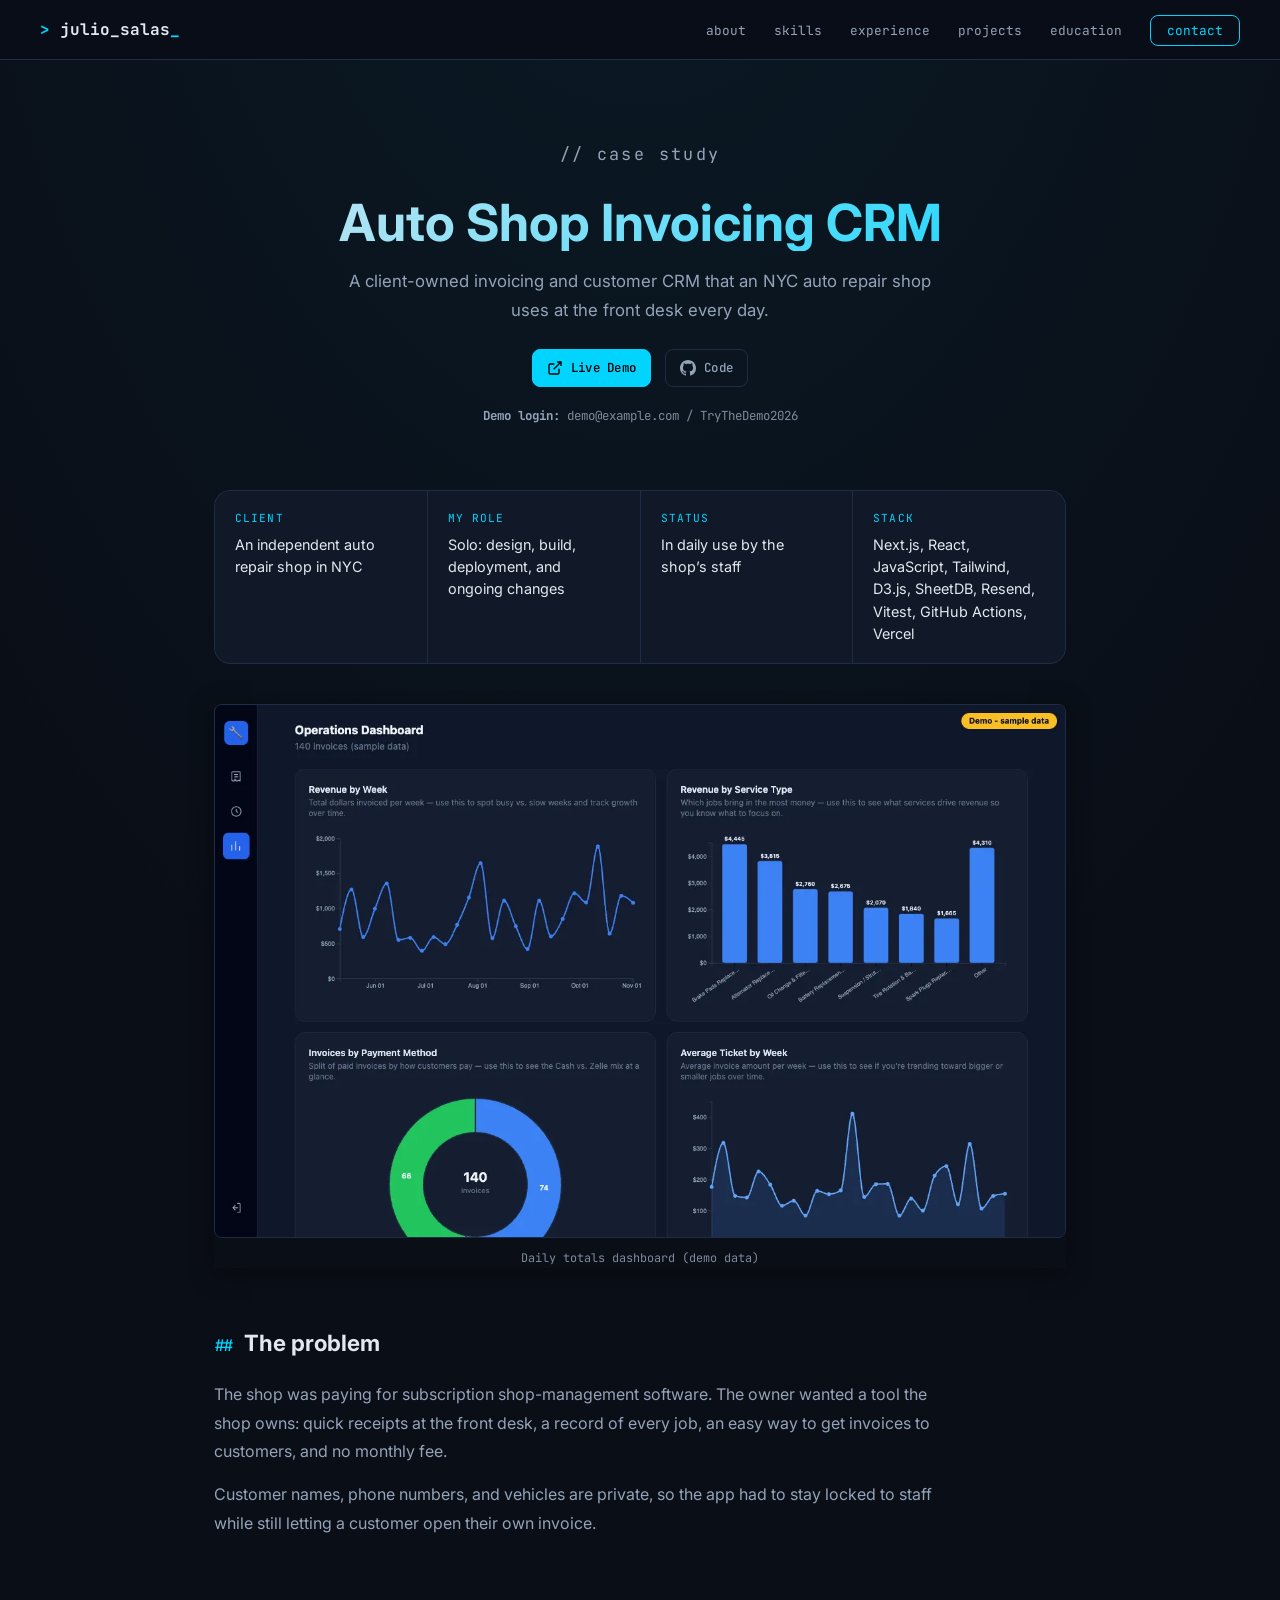
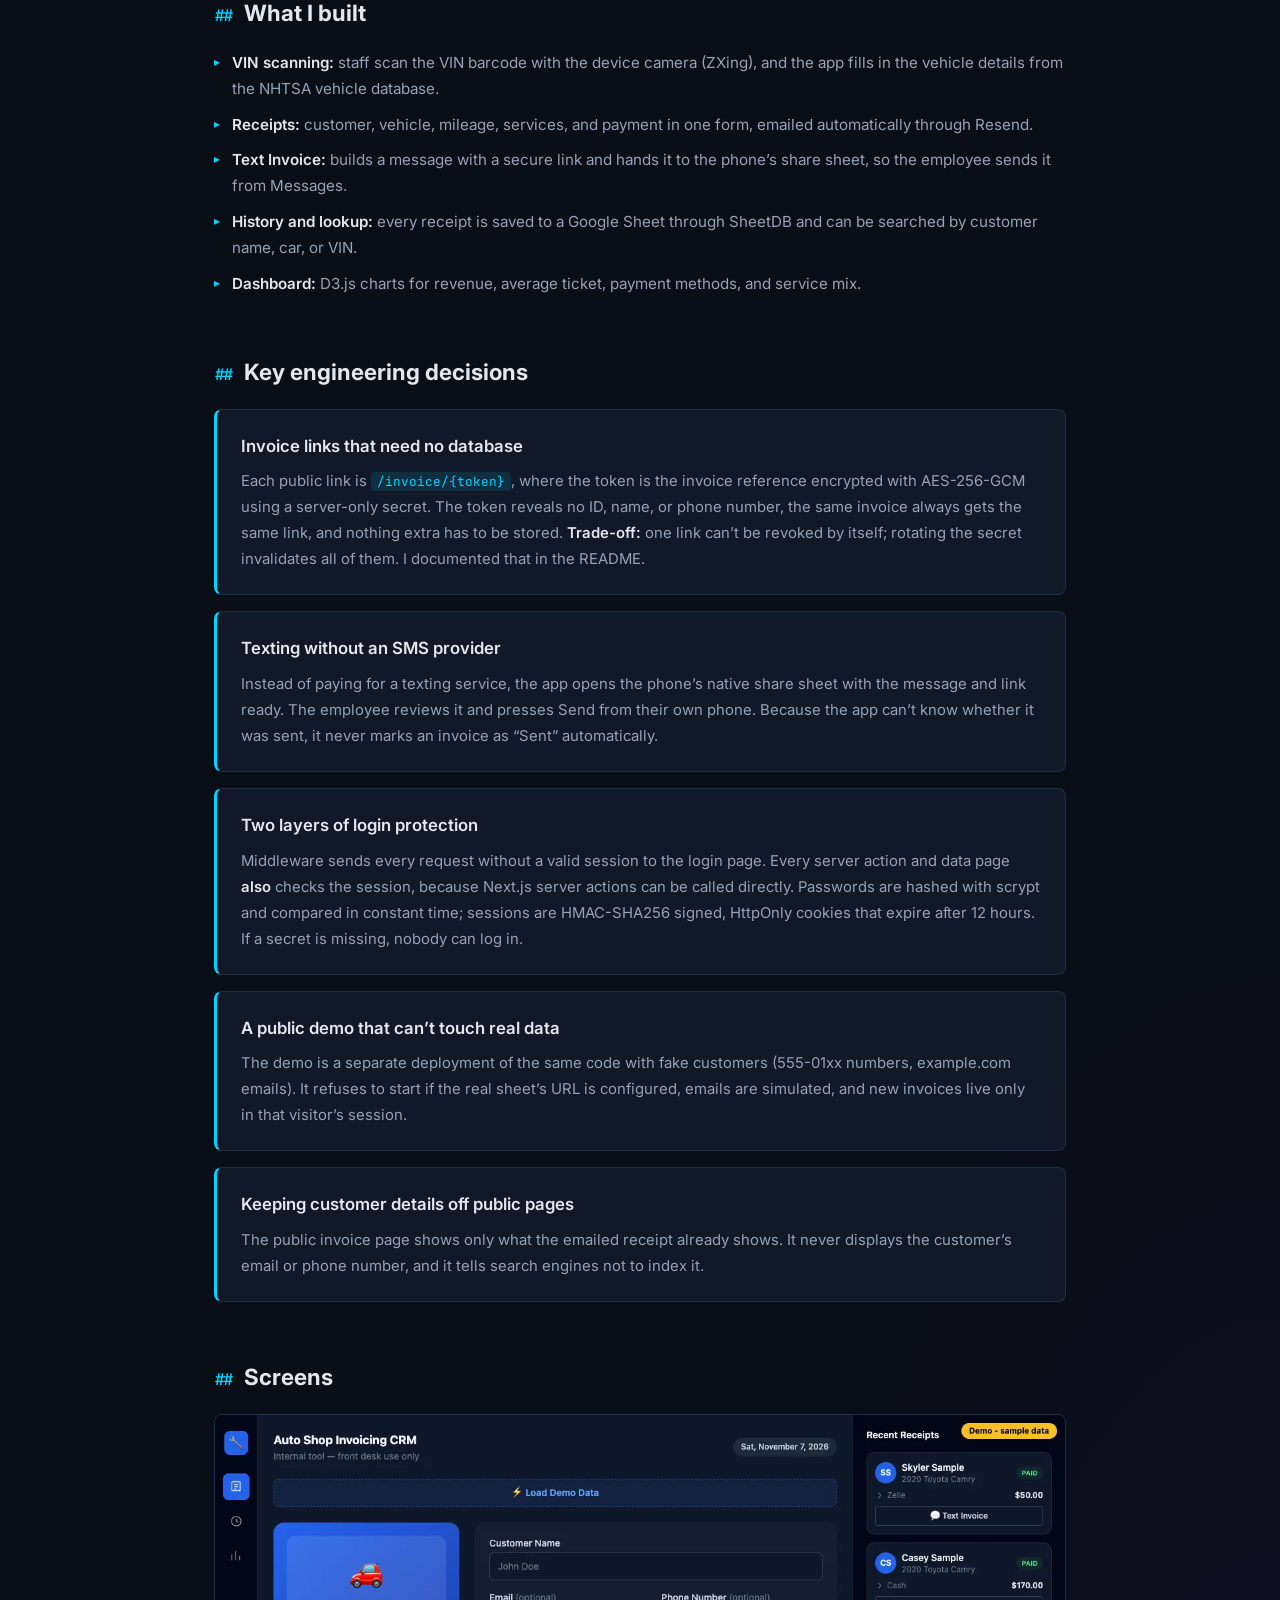
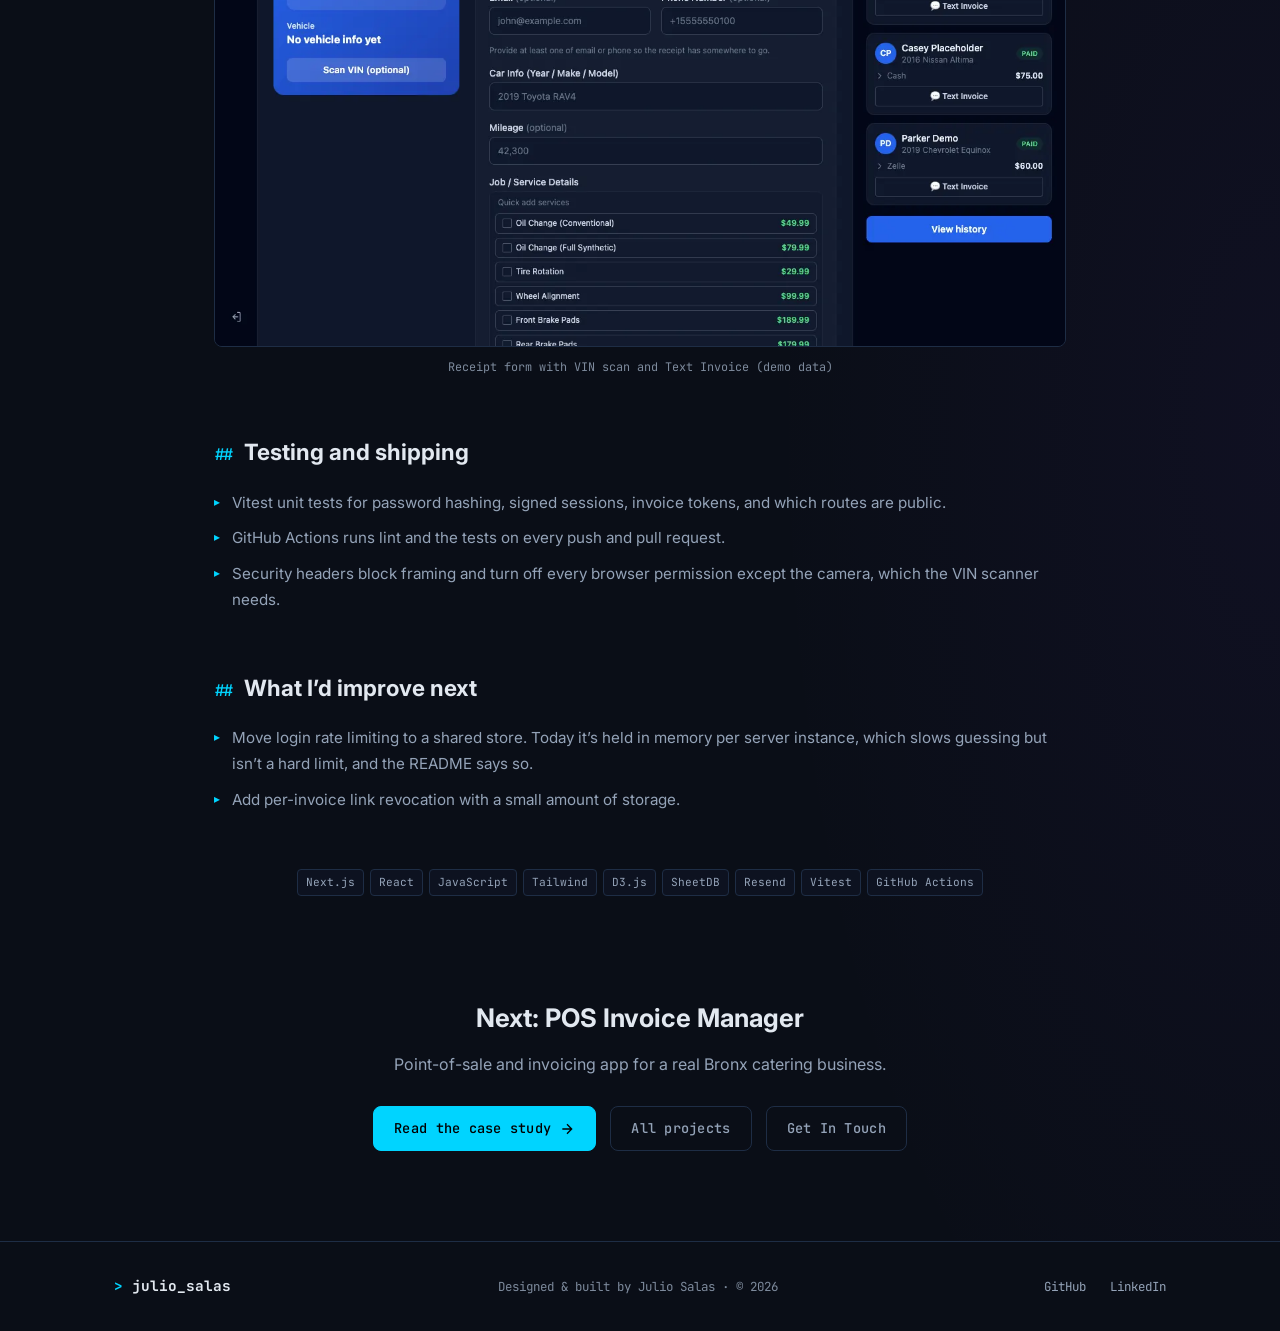
==== case-study-crm.html @ b0210bf9 "Add case studies for the Auto Shop CRM and POS Invoice Manager Co-Authored-By: Claude Opus 5.5 <nore" ====
<!DOCTYPE html>
<html lang="en">
<head>
  <meta charset="UTF-8" />
  <meta name="viewport" content="width=device-width, initial-scale=1.0" />
  <title>Case Study: Auto Shop Invoicing CRM | Julio Salas</title>
  <meta name="description" content="How Julio Salas built a client-owned Next.js invoicing and CRM app for an NYC auto repair shop: VIN scanning, encrypted invoice links, staff login, and a safe public demo." />
  <meta name="author" content="Julio Salas" />
  <meta name="theme-color" content="#0a0e17" />
  <link rel="canonical" href="https://webdesign-multimedia.github.io/Julio-Salas-Portfolio/case-study-crm.html" />
  <link rel="icon" href="data:image/svg+xml,%3Csvg%20xmlns%3D%22http%3A%2F%2Fwww.w3.org%2F2000%2Fsvg%22%20viewBox%3D%220%200%2064%2064%22%3E%3Crect%20width%3D%2264%22%20height%3D%2264%22%20rx%3D%2214%22%20fill%3D%22%230a0e17%22%2F%3E%3Ctext%20x%3D%2212%22%20y%3D%2245%22%20font-family%3D%22monospace%22%20font-size%3D%2238%22%20font-weight%3D%22700%22%20fill%3D%22%2300d4ff%22%3E%26gt%3B_%3C%2Ftext%3E%3C%2Fsvg%3E" />

  <meta property="og:type" content="website" />
  <meta property="og:site_name" content="Julio Salas — Portfolio" />
  <meta property="og:title" content="Case Study: Auto Shop Invoicing CRM | Julio Salas" />
  <meta property="og:description" content="How Julio Salas built a client-owned Next.js invoicing and CRM app for an NYC auto repair shop: VIN scanning, encrypted invoice links, staff login, and a safe public demo." />
  <meta property="og:url" content="https://webdesign-multimedia.github.io/Julio-Salas-Portfolio/case-study-crm.html" />
  <meta property="og:image" content="https://webdesign-multimedia.github.io/Julio-Salas-Portfolio/assets/og-image.jpg" />
  <meta property="og:image:width" content="1200" />
  <meta property="og:image:height" content="630" />
  <meta property="og:image:alt" content="Auto Shop Invoicing CRM dashboard built by Julio Salas" />
  <meta name="twitter:card" content="summary_large_image" />
  <meta name="twitter:title" content="Case Study: Auto Shop Invoicing CRM | Julio Salas" />
  <meta name="twitter:description" content="How Julio Salas built a client-owned Next.js invoicing and CRM app for an NYC auto repair shop: VIN scanning, encrypted invoice links, staff login, and a safe public demo." />
  <meta name="twitter:image" content="https://webdesign-multimedia.github.io/Julio-Salas-Portfolio/assets/og-image.jpg" />

  <link rel="preconnect" href="https://fonts.googleapis.com" />
  <link rel="preconnect" href="https://fonts.gstatic.com" crossorigin />
  <link rel="preload" as="style" href="https://fonts.googleapis.com/css2?family=JetBrains+Mono:wght@400;500;700&amp;family=Inter:wght@400;500;600;700&amp;display=swap" />
  <link rel="stylesheet" href="https://fonts.googleapis.com/css2?family=JetBrains+Mono:wght@400;500;700&amp;family=Inter:wght@400;500;600;700&amp;display=swap" media="print" onload="this.media='all'" />
  <noscript><link rel="stylesheet" href="https://fonts.googleapis.com/css2?family=JetBrains+Mono:wght@400;500;700&amp;family=Inter:wght@400;500;600;700&amp;display=swap" /></noscript>
  <link rel="stylesheet" href="style.css" />
</head>
<body>

  <a class="skip-link" href="#main">Skip to content</a>

  <header>
    <nav id="navbar" aria-label="Main" class="scrolled scrolled-fixed">
      <a href="index.html" class="nav-logo" aria-label="Julio Salas, home">
        <span class="prompt-char" aria-hidden="true">&gt;</span> julio_salas<span class="cursor-blink" aria-hidden="true">_</span>
      </a>
      <button class="burger" id="burger" aria-label="Open menu" aria-expanded="false" aria-controls="nav-links">
        <span></span><span></span><span></span>
      </button>
      <ul class="nav-links" id="nav-links">
        <li><a href="index.html#about">about</a></li>
        <li><a href="index.html#skills">skills</a></li>
        <li><a href="index.html#experience">experience</a></li>
        <li><a href="projects.html">projects</a></li>
        <li><a href="index.html#education">education</a></li>
        <li><a href="index.html#contact" class="nav-cta">contact</a></li>
      </ul>
    </nav>
  </header>

  <main id="main">
    <div class="page-hero">
      <div class="container">
        <p class="page-hero-label">// case study</p>
        <h1>Auto Shop Invoicing CRM</h1>
        <p>A client-owned invoicing and customer CRM that an NYC auto repair shop uses at the front desk every day.</p>
        <div class="cta-btns">
          <a href="https://auto-shop-crm-demo.vercel.app" target="_blank" rel="noopener noreferrer" class="btn btn-primary btn-sm"><svg viewBox="0 0 24 24" fill="none" stroke="currentColor" stroke-width="2" aria-hidden="true" focusable="false"><path d="M18 13v6a2 2 0 0 1-2 2H5a2 2 0 0 1-2-2V8a2 2 0 0 1 2-2h6"/><polyline points="15 3 21 3 21 9"/><line x1="10" y1="14" x2="21" y2="3"/></svg> Live Demo<span class="visually-hidden"> (opens in a new tab)</span></a>
          <a href="https://github.com/WebDesign-MultiMedia/Auto-Shop-Invoicing-CRM" target="_blank" rel="noopener noreferrer" class="btn btn-outline btn-sm"><svg viewBox="0 0 24 24" fill="currentColor" aria-hidden="true" focusable="false"><path d="M12 0C5.37 0 0 5.37 0 12c0 5.31 3.435 9.795 8.205 11.385.6.105.825-.255.825-.57 0-.285-.015-1.23-.015-2.235-3.015.555-3.795-.735-4.035-1.41-.135-.345-.72-1.41-1.23-1.695-.42-.225-1.02-.78-.015-.795.945-.015 1.62.87 1.845 1.23 1.08 1.815 2.805 1.305 3.495.99.105-.78.42-1.305.765-1.605-2.67-.3-5.46-1.335-5.46-5.925 0-1.305.465-2.385 1.23-3.225-.12-.3-.54-1.53.12-3.18 0 0 1.005-.315 3.3 1.23.96-.27 1.98-.405 3-.405s2.04.135 3 .405c2.295-1.56 3.3-1.23 3.3-1.23.66 1.65.24 2.88.12 3.18.765.84 1.23 1.905 1.23 3.225 0 4.605-2.805 5.625-5.475 5.925.435.375.81 1.095.81 2.22 0 1.605-.015 2.895-.015 3.3 0 .315.225.69.825.57A12.02 12.02 0 0 0 24 12c0-6.63-5.37-12-12-12z"/></svg> Code<span class="visually-hidden"> (opens in a new tab)</span></a>
        </div>
        <p class="cs-demo-note"><strong>Demo login:</strong> demo@example.com / TryTheDemo2026</p>
      </div>
    </div>

    <div class="cs-page">
      <div class="container cs-container">
        <dl class="cs-facts">
          <div><dt>Client</dt><dd>An independent auto repair shop in NYC</dd></div>
          <div><dt>My role</dt><dd>Solo: design, build, deployment, and ongoing changes</dd></div>
          <div><dt>Status</dt><dd>In daily use by the shop’s staff</dd></div>
          <div><dt>Stack</dt><dd>Next.js, React, JavaScript, Tailwind, D3.js, SheetDB, Resend, Vitest, GitHub Actions, Vercel</dd></div>
        </dl>

        <figure class="cs-shot cs-shot-lead">
          <img src="assets/screenshots/crm-dashboard-desktop.webp" width="1280" height="800" alt="Dashboard with D3.js charts of weekly revenue and revenue by service type, on sample data" fetchpriority="high" decoding="async" />
          <figcaption>Daily totals dashboard (demo data)</figcaption>
        </figure>

        <section class="cs-section" aria-labelledby="cs-problem">
          <h2 class="cs-h2" id="cs-problem">The problem</h2>
          <p>The shop was paying for subscription shop-management software. The owner wanted a tool the shop owns: quick receipts at the front desk, a record of every job, an easy way to get invoices to customers, and no monthly fee.</p>
          <p>Customer names, phone numbers, and vehicles are private, so the app had to stay locked to staff while still letting a customer open their own invoice.</p>
        </section>

        <section class="cs-section" aria-labelledby="cs-built">
          <h2 class="cs-h2" id="cs-built">What I built</h2>
          <ul class="fcard-points">
            <li><strong>VIN scanning:</strong> staff scan the VIN barcode with the device camera (ZXing), and the app fills in the vehicle details from the NHTSA vehicle database.</li>
            <li><strong>Receipts:</strong> customer, vehicle, mileage, services, and payment in one form, emailed automatically through Resend.</li>
            <li><strong>Text Invoice:</strong> builds a message with a secure link and hands it to the phone’s share sheet, so the employee sends it from Messages.</li>
            <li><strong>History and lookup:</strong> every receipt is saved to a Google Sheet through SheetDB and can be searched by customer name, car, or VIN.</li>
            <li><strong>Dashboard:</strong> D3.js charts for revenue, average ticket, payment methods, and service mix.</li>
          </ul>
        </section>

        <section class="cs-section" aria-labelledby="cs-decisions">
          <h2 class="cs-h2" id="cs-decisions">Key engineering decisions</h2>
          <div class="cs-decisions">
            <article class="cs-decision"><h3>Invoice links that need no database</h3><p>Each public link is <code>/invoice/{token}</code>, where the token is the invoice reference encrypted with AES-256-GCM using a server-only secret. The token reveals no ID, name, or phone number, the same invoice always gets the same link, and nothing extra has to be stored. <em>Trade-off:</em> one link can’t be revoked by itself; rotating the secret invalidates all of them. I documented that in the README.</p></article>
            <article class="cs-decision"><h3>Texting without an SMS provider</h3><p>Instead of paying for a texting service, the app opens the phone’s native share sheet with the message and link ready. The employee reviews it and presses Send from their own phone. Because the app can’t know whether it was sent, it never marks an invoice as “Sent” automatically.</p></article>
            <article class="cs-decision"><h3>Two layers of login protection</h3><p>Middleware sends every request without a valid session to the login page. Every server action and data page <em>also</em> checks the session, because Next.js server actions can be called directly. Passwords are hashed with scrypt and compared in constant time; sessions are HMAC-SHA256 signed, HttpOnly cookies that expire after 12 hours. If a secret is missing, nobody can log in.</p></article>
            <article class="cs-decision"><h3>A public demo that can’t touch real data</h3><p>The demo is a separate deployment of the same code with fake customers (555-01xx numbers, example.com emails). It refuses to start if the real sheet’s URL is configured, emails are simulated, and new invoices live only in that visitor’s session.</p></article>
            <article class="cs-decision"><h3>Keeping customer details off public pages</h3><p>The public invoice page shows only what the emailed receipt already shows. It never displays the customer’s email or phone number, and it tells search engines not to index it.</p></article>
          </div>
        </section>

        <section class="cs-section" aria-labelledby="cs-shots">
          <h2 class="cs-h2" id="cs-shots">Screens</h2>
          <div class="cs-gallery">
            <figure class="cs-shot"><img src="assets/screenshots/crm-invoice-desktop.webp" width="1280" height="800" alt="Receipt form with a Scan VIN button, quick-add services with prices, and a Recent Receipts panel with Text Invoice buttons, on sample data" loading="lazy" decoding="async" /><figcaption>Receipt form with VIN scan and Text Invoice (demo data)</figcaption></figure>
          </div>
        </section>

        <section class="cs-section" aria-labelledby="cs-testing">
          <h2 class="cs-h2" id="cs-testing">Testing and shipping</h2>
          <ul class="fcard-points">
            <li>Vitest unit tests for password hashing, signed sessions, invoice tokens, and which routes are public.</li>
            <li>GitHub Actions runs lint and the tests on every push and pull request.</li>
            <li>Security headers block framing and turn off every browser permission except the camera, which the VIN scanner needs.</li>
          </ul>
        </section>

        <section class="cs-section" aria-labelledby="cs-next">
          <h2 class="cs-h2" id="cs-next">What I’d improve next</h2>
          <ul class="fcard-points">
            <li>Move login rate limiting to a shared store. Today it’s held in memory per server instance, which slows guessing but isn’t a hard limit, and the README says so.</li>
            <li>Add per-invoice link revocation with a small amount of storage.</li>
          </ul>
        </section>

        <ul class="tech-tags cs-tags" aria-label="Tech stack">
          <li>Next.js</li><li>React</li><li>JavaScript</li><li>Tailwind</li><li>D3.js</li><li>SheetDB</li><li>Resend</li><li>Vitest</li><li>GitHub Actions</li>
        </ul>
      </div>
    </div>

    <section class="page-cta" aria-labelledby="cta-title">
      <h2 id="cta-title">Next: POS Invoice Manager</h2>
      <p>Point-of-sale and invoicing app for a real Bronx catering business.</p>
      <div class="cta-btns">
        <a href="case-study-pos.html" class="btn btn-primary">Read the case study <svg viewBox="0 0 24 24" fill="none" stroke="currentColor" stroke-width="2" aria-hidden="true" focusable="false"><path d="M5 12h14M12 5l7 7-7 7"/></svg></a>
        <a href="projects.html" class="btn btn-outline">All projects</a>
        <a href="index.html#contact" class="btn btn-outline">Get In Touch</a>
      </div>
    </section>
  </main>

  <footer class="footer">
    <div class="container">
      <div class="footer-content">
        <p class="footer-logo"><span class="prompt-char" aria-hidden="true">&gt;</span> julio_salas</p>
        <p class="footer-copy">Designed &amp; built by Julio Salas · &copy; <span data-year>2026</span></p>
        <div class="footer-links">
          <a href="https://github.com/WebDesign-MultiMedia" target="_blank" rel="noopener noreferrer">GitHub<span class="visually-hidden"> (opens in a new tab)</span></a>
          <a href="https://www.linkedin.com/in/julio-salas-webdeveloper/" target="_blank" rel="noopener noreferrer">LinkedIn<span class="visually-hidden"> (opens in a new tab)</span></a>
        </div>
      </div>
    </div>
  </footer>

  <script src="script.js" defer></script>
</body>
</html>
---- style.css ----
/* ===========================
   ROOT / TOKENS
   =========================== */
:root {
  --bg-primary:    #0a0e17;
  --bg-secondary:  #0d1220;
  --bg-card:       #111827;
  --bg-card-hover: #161f30;
  --border:        #1e2d45;
  --border-glow:   #1e3a5f;

  --accent:        #00d4ff;
  --accent-dim:    rgba(0, 212, 255, 0.12);
  --accent-2:      #7c3aed;
  --accent-2-dim:  rgba(124, 58, 237, 0.12);
  --green:         #22c55e;
  --green-dim:     rgba(34, 197, 94, 0.12);
  --yellow:        #f59e0b;
  --red:           #ef4444;
  --orange:        #fb923c;

  --text-primary:  #e2e8f0;
  --text-secondary:#94a3b8;
  --text-muted:    #7d8a9c; /* was #4b5563 — raised to pass WCAG AA (≥4.5:1) on cards */
  --text-accent:   #00d4ff;

  --font-mono: 'JetBrains Mono', 'Fira Code', 'Cascadia Code', monospace;
  --font-sans: 'Inter', -apple-system, BlinkMacSystemFont, 'Segoe UI', sans-serif;

  --radius:   8px;
  --radius-lg: 16px;
  --shadow:   0 4px 24px rgba(0,0,0,0.4);
  --shadow-glow: 0 0 30px rgba(0, 212, 255, 0.08);
  --transition: 0.25s cubic-bezier(0.4, 0, 0.2, 1);
}

/* ===========================
   3D PROCEDURAL BACKGROUND
   =========================== */
#bg-canvas {
  position: fixed;
  inset: 0;
  z-index: -1;
  pointer-events: none;
  display: block;
}

/* ===========================
   RESET & BASE
   =========================== */
*, *::before, *::after { box-sizing: border-box; margin: 0; padding: 0; }
html { scroll-behavior: smooth; scroll-padding-top: 80px; }
body {
  background:
    radial-gradient(ellipse 120% 60% at 50% -10%, rgba(0,212,255,0.07) 0%, transparent 60%),
    radial-gradient(ellipse 80% 50% at 100% 80%, rgba(124,58,237,0.05) 0%, transparent 50%),
    var(--bg-primary);
  background-repeat: no-repeat;
  color: var(--text-primary);
  font-family: var(--font-sans);
  font-size: 16px;
  line-height: 1.7;
  overflow-x: hidden;
}
a { color: inherit; text-decoration: none; }
ul { list-style: none; }
img { display: block; max-width: 100%; height: auto; }
button { cursor: pointer; border: none; background: none; font: inherit; color: inherit; }

:focus-visible {
  outline: 2px solid var(--accent);
  outline-offset: 3px;
  border-radius: 4px;
}

@media (prefers-reduced-motion: reduce) {
  html { scroll-behavior: auto; }
  *, *::before, *::after { animation-duration: 0.01ms !important; animation-iteration-count: 1 !important; transition-duration: 0.01ms !important; }
}

/* ===========================
   SCROLLBAR
   =========================== */
::-webkit-scrollbar { width: 6px; }
::-webkit-scrollbar-track { background: var(--bg-primary); }
::-webkit-scrollbar-thumb { background: var(--border); border-radius: 3px; }
::-webkit-scrollbar-thumb:hover { background: var(--accent); }

/* ===========================
   UTILITY
   =========================== */
.container { max-width: 1100px; margin: 0 auto; padding: 0 24px; }
.hidden { display: none !important; }
.highlight { color: var(--accent); font-weight: 500; }
.visually-hidden {
  position: absolute !important;
  width: 1px; height: 1px;
  overflow: hidden;
  clip: rect(0 0 0 0);
  white-space: nowrap;
}

.skip-link {
  position: absolute;
  left: 16px; top: -60px;
  z-index: 200;
  background: var(--accent);
  color: #000;
  font-family: var(--font-mono);
  font-size: 0.85rem;
  font-weight: 600;
  padding: 10px 16px;
  border-radius: var(--radius);
  transition: top var(--transition);
}
.skip-link:focus { top: 12px; }

.btn {
  display: inline-flex;
  align-items: center;
  justify-content: center;
  gap: 8px;
  padding: 10px 20px;
  border-radius: var(--radius);
  font-family: var(--font-mono);
  font-size: 0.85rem;
  font-weight: 500;
  letter-spacing: 0.02em;
  transition: var(--transition);
  border: 1px solid transparent;
  min-height: 44px;
}
.btn svg { width: 16px; height: 16px; flex-shrink: 0; }
.btn-primary {
  background: var(--accent);
  color: #000;
  border-color: var(--accent);
}
.btn-primary:hover {
  background: #33ddff;
  transform: translateY(-2px);
  box-shadow: 0 8px 20px rgba(0, 212, 255, 0.25);
}
.btn-outline {
  border-color: var(--border);
  color: var(--text-secondary);
}
.btn-outline:hover {
  border-color: var(--accent);
  color: var(--accent);
  transform: translateY(-2px);
}
.btn-sm { padding: 7px 14px; font-size: 0.78rem; min-height: 38px; }
.btn-full { width: 100%; }

.prompt-char { color: var(--accent); font-family: var(--font-mono); }
.cursor-blink {
  animation: blink 1s step-end infinite;
  color: var(--accent);
  font-family: var(--font-mono);
}
@keyframes blink { 0%,100% { opacity: 1; } 50% { opacity: 0; } }

/* ===========================
   NAVBAR
   =========================== */
#navbar {
  position: fixed;
  top: 0; left: 0; right: 0;
  z-index: 100;
  display: flex;
  align-items: center;
  justify-content: space-between;
  padding: 16px 40px;
  border-bottom: 1px solid transparent;
  transition: var(--transition);
}
#navbar.scrolled {
  background: rgba(10, 14, 23, 0.92);
  backdrop-filter: blur(12px);
  border-color: var(--border);
}
.nav-logo {
  font-family: var(--font-mono);
  font-size: 1rem;
  font-weight: 700;
  color: var(--text-primary);
}
.nav-links {
  display: flex;
  gap: 28px;
  align-items: center;
}
.nav-links a {
  font-family: var(--font-mono);
  font-size: 0.8rem;
  color: var(--text-secondary);
  transition: var(--transition);
  position: relative;
}
.nav-links a::after {
  content: '';
  position: absolute;
  bottom: -2px; left: 0;
  width: 0; height: 1px;
  background: var(--accent);
  transition: width var(--transition);
}
.nav-links a:hover,
.nav-links a.active,
.nav-links a[aria-current="page"] { color: var(--accent); }
.nav-links a:hover::after,
.nav-links a.active::after,
.nav-links a[aria-current="page"]::after { width: 100%; }
.nav-cta {
  border: 1px solid var(--accent) !important;
  color: var(--accent) !important;
  padding: 6px 16px;
  border-radius: var(--radius);
}
.nav-cta:hover { background: var(--accent-dim) !important; }
.nav-cta::after { display: none !important; }

.burger {
  display: none;
  flex-direction: column;
  justify-content: center;
  gap: 5px;
  width: 44px; height: 44px;
  padding: 10px;
}
.burger span {
  display: block;
  width: 22px; height: 2px;
  background: var(--text-secondary);
  border-radius: 2px;
  transition: var(--transition);
}

/* ===========================
   HERO
   =========================== */
#hero {
  min-height: 100vh;
  display: flex;
  align-items: center;
  justify-content: center;
  position: relative;
  padding: 96px 24px 72px;
  overflow: hidden;
}
.hero-content { position: relative; z-index: 1; width: 100%; max-width: 780px; }

.terminal-window {
  background: var(--bg-card);
  border: 1px solid var(--border);
  border-radius: var(--radius-lg);
  overflow: hidden;
  box-shadow: var(--shadow), var(--shadow-glow);
}
.terminal-bar {
  display: flex;
  align-items: center;
  gap: 8px;
  padding: 12px 16px;
  background: #0d1220;
  border-bottom: 1px solid var(--border);
}
.dot {
  width: 12px; height: 12px;
  border-radius: 50%;
}
.dot.red    { background: #ff5f57; }
.dot.yellow { background: #febc2e; }
.dot.green  { background: #28c840; }
.terminal-title {
  margin-left: 8px;
  font-family: var(--font-mono);
  font-size: 0.75rem;
  color: var(--text-muted);
}
.terminal-body { padding: 28px 32px 36px; }
.terminal-line {
  font-family: var(--font-mono);
  font-size: 0.9rem;
  color: var(--text-secondary);
  margin-bottom: 20px;
  min-height: 1.7em;
}
.t-prompt { color: var(--green); margin-right: 8px; }
.t-cmd { color: var(--accent); }

.hero-name {
  font-size: clamp(2.2rem, 6vw, 3.5rem);
  font-weight: 700;
  line-height: 1.1;
  background: linear-gradient(135deg, #e2e8f0 0%, var(--accent) 100%);
  -webkit-background-clip: text;
  -webkit-text-fill-color: transparent;
  background-clip: text;
  margin-bottom: 10px;
}
.hero-title {
  font-family: var(--font-mono);
  font-size: clamp(1rem, 2.6vw, 1.2rem);
  font-weight: 500;
  color: var(--accent);
  margin-bottom: 14px;
}
.hero-tagline {
  font-size: clamp(0.98rem, 2.2vw, 1.08rem);
  color: var(--text-primary);
  line-height: 1.65;
  max-width: 620px;
  margin-bottom: 14px;
}
.hero-location {
  font-family: var(--font-mono);
  font-size: 0.78rem;
  color: var(--text-muted);
  margin-bottom: 28px;
}
.hero-location .sep { color: var(--accent); margin: 0 8px; }
.hero-links { display: flex; gap: 12px; flex-wrap: wrap; }

.scroll-indicator {
  position: absolute;
  bottom: 24px; left: 50%;
  transform: translateX(-50%);
  display: flex;
  flex-direction: column;
  align-items: center;
  gap: 8px;
  color: var(--text-muted);
  font-family: var(--font-mono);
  font-size: 0.7rem;
  animation: float 2s ease-in-out infinite;
}
.scroll-arrow {
  width: 1px;
  height: 30px;
  background: linear-gradient(to bottom, var(--text-muted), transparent);
}
@keyframes float { 0%,100% { transform: translateX(-50%) translateY(0); } 50% { transform: translateX(-50%) translateY(6px); } }

/* ===========================
   SECTIONS
   =========================== */
.section { padding: 100px 0; background: rgba(10, 14, 23, 0.82); }
.section-alt { background: rgba(13, 18, 32, 0.9); }
.section-label {
  font-family: var(--font-mono);
  font-size: 0.78rem;
  color: var(--accent);
  letter-spacing: 0.1em;
  margin-bottom: 12px;
}
.section-title {
  font-size: clamp(1.6rem, 4vw, 2.2rem);
  font-weight: 700;
  margin-bottom: 20px;
  position: relative;
}
.section-title::after {
  content: '';
  display: block;
  width: 48px; height: 3px;
  background: var(--accent);
  border-radius: 2px;
  margin-top: 12px;
}
.section-intro {
  color: var(--text-secondary);
  max-width: 680px;
  margin-bottom: 44px;
}

/* ===========================
   ABOUT
   =========================== */
.about-grid {
  display: grid;
  grid-template-columns: 1fr 300px;
  gap: 56px;
  align-items: start;
  margin-top: 28px;
}
.about-text p {
  color: var(--text-secondary);
  margin-bottom: 18px;
  line-height: 1.8;
  font-size: 1.02rem;
}
.about-facts {
  background: var(--bg-card);
  border: 1px solid var(--border);
  border-radius: var(--radius-lg);
  padding: 22px 24px;
  display: grid;
  gap: 14px;
}
.about-facts dt {
  font-family: var(--font-mono);
  font-size: 0.72rem;
  color: var(--text-muted);
  letter-spacing: 0.06em;
  text-transform: uppercase;
}
.about-facts dd {
  color: var(--text-primary);
  font-size: 0.92rem;
  margin-top: 2px;
}

/* ===========================
   SKILLS
   =========================== */
.skills-grid {
  display: grid;
  grid-template-columns: repeat(auto-fill, minmax(300px, 1fr));
  gap: 24px;
  margin-top: 28px;
}
.skill-category {
  background: var(--bg-card);
  border: 1px solid var(--border);
  border-radius: var(--radius-lg);
  padding: 24px;
  transition: var(--transition);
}
.skill-category:hover { border-color: var(--border-glow); box-shadow: var(--shadow-glow); }
.skill-cat-header {
  display: flex;
  align-items: center;
  gap: 12px;
  margin-bottom: 18px;
}
.skill-icon { font-size: 1.4rem; }
.skill-cat-header h3 {
  font-size: 0.95rem;
  font-weight: 600;
  color: var(--text-primary);
}
.skill-tags { display: flex; flex-wrap: wrap; gap: 8px; }
.skill-tag {
  font-family: var(--font-mono);
  font-size: 0.74rem;
  padding: 4px 10px;
  border-radius: 20px;
  border: 1px solid;
  transition: var(--transition);
}
.skill-tag.ai       { color: var(--accent);   border-color: rgba(0,212,255,0.25);   background: var(--accent-dim); }
.skill-tag.tool     { color: #b9a5fb;          border-color: rgba(167,139,250,0.3);  background: rgba(167,139,250,0.08); }
.skill-tag.frontend { color: #34d399;          border-color: rgba(52,211,153,0.25);  background: rgba(52,211,153,0.08); }
.skill-tag.backend  { color: var(--orange);    border-color: rgba(251,146,60,0.25);  background: rgba(251,146,60,0.08); }
.skill-tag.workflow { color: #7ab6fb;          border-color: rgba(96,165,250,0.25);  background: rgba(96,165,250,0.08); }

/* ===========================
   TIMELINE
   =========================== */
.timeline { position: relative; padding-left: 28px; margin-top: 28px; list-style: none; }
.timeline::before {
  content: '';
  position: absolute;
  left: 0; top: 8px; bottom: 8px;
  width: 1px;
  background: linear-gradient(to bottom, var(--accent), var(--border), transparent);
}
.timeline-item {
  position: relative;
  margin-bottom: 40px;
}
.timeline-item:last-child { margin-bottom: 0; }
.timeline-dot {
  position: absolute;
  left: -36px; top: 6px;
  width: 14px; height: 14px;
  border-radius: 50%;
  background: var(--accent);
  border: 2px solid var(--bg-primary);
  box-shadow: 0 0 10px var(--accent);
}
.timeline-content {
  background: var(--bg-card);
  border: 1px solid var(--border);
  border-radius: var(--radius-lg);
  padding: 28px;
  transition: var(--transition);
}
.timeline-content:hover { border-color: var(--border-glow); }
.timeline-header {
  display: flex;
  justify-content: space-between;
  align-items: flex-start;
  gap: 16px;
  margin-bottom: 18px;
  flex-wrap: wrap;
}
.job-title {
  font-size: 1.05rem;
  font-weight: 600;
  color: var(--text-primary);
  margin-bottom: 4px;
}
.job-company {
  font-family: var(--font-mono);
  font-size: 0.82rem;
  color: var(--accent);
}
.job-location { color: var(--text-muted); }
.job-date {
  font-family: var(--font-mono);
  font-size: 0.75rem;
  color: var(--text-secondary);
  white-space: nowrap;
  background: var(--bg-secondary);
  padding: 4px 10px;
  border-radius: 20px;
  border: 1px solid var(--border);
}
.job-bullets {
  list-style: none;
  margin-bottom: 18px;
}
.job-bullets li,
.fcard-points li {
  color: var(--text-secondary);
  font-size: 0.9rem;
  padding-left: 18px;
  position: relative;
  margin-bottom: 10px;
  line-height: 1.7;
}
.job-bullets li::before,
.fcard-points li::before {
  content: '▸';
  position: absolute;
  left: 0;
  color: var(--accent);
  font-size: 0.75rem;
  top: 2px;
}
.job-tags { display: flex; flex-wrap: wrap; gap: 8px; }
.job-tags span {
  font-family: var(--font-mono);
  font-size: 0.72rem;
  padding: 3px 8px;
  background: var(--accent-dim);
  color: var(--accent);
  border-radius: 4px;
}

/* ===========================
   FEATURED PROJECT CARDS
   =========================== */
.featured-list { display: grid; gap: 32px; margin-top: 28px; }

.fcard {
  display: grid;
  grid-template-columns: minmax(0, 1.1fr) minmax(0, 1fr);
  background: var(--bg-card);
  border: 1px solid var(--border);
  border-radius: var(--radius-lg);
  overflow: hidden;
  transition: border-color var(--transition), box-shadow var(--transition);
}
.fcard:hover { border-color: var(--border-glow); box-shadow: var(--shadow), var(--shadow-glow); }
.featured-list .fcard:nth-child(even) .fcard-media { order: 2; }

.fcard-media {
  position: relative;
  background:
    radial-gradient(ellipse 80% 70% at 30% 20%, rgba(0,212,255,0.08), transparent 70%),
    var(--bg-secondary);
  padding: 28px 28px 36px;
  display: flex;
  align-items: center;
  border-right: 1px solid var(--border);
}
.featured-list .fcard:nth-child(even) .fcard-media { border-right: 0; border-left: 1px solid var(--border); }
.shot-desktop {
  width: 100%;
  aspect-ratio: 16 / 10;
  object-fit: cover;
  object-position: top;
  border-radius: var(--radius);
  border: 1px solid var(--border-glow);
  box-shadow: 0 12px 32px rgba(0,0,0,0.45);
  background: var(--bg-card);
}
.shot-mobile {
  position: absolute;
  right: 18px; bottom: 16px;
  width: 22%;
  max-width: 120px;
  aspect-ratio: 390 / 844;
  object-fit: cover;
  object-position: top;
  border-radius: 14px;
  border: 3px solid #1f2b40;
  box-shadow: 0 14px 30px rgba(0,0,0,0.55);
  background: var(--bg-card);
}

.fcard-body {
  padding: 30px 30px 28px;
  display: flex;
  flex-direction: column;
  min-width: 0;
}
.fcard-badges { display: flex; flex-wrap: wrap; gap: 8px; margin-bottom: 12px; align-items: center; }
.badge {
  font-family: var(--font-mono);
  font-size: 0.68rem;
  font-weight: 600;
  letter-spacing: 0.06em;
  padding: 3px 10px;
  border-radius: 20px;
  text-transform: uppercase;
  border: 1px solid;
  white-space: nowrap;
}
.badge-client { background: rgba(251,146,60,0.12); color: var(--orange); border-color: rgba(251,146,60,0.35); }
.badge-ai     { background: var(--accent-dim);     color: var(--accent); border-color: rgba(0,212,255,0.35); }
.badge-prod   { background: var(--green-dim);      color: #4ade80;       border-color: rgba(34,197,94,0.35); }
.ci-badge { height: 20px; width: auto; }

.fcard-title {
  font-size: 1.3rem;
  font-weight: 700;
  line-height: 1.25;
  margin-bottom: 6px;
  color: var(--text-primary);
}
.fcard-what {
  color: var(--text-secondary);
  font-size: 0.95rem;
  margin-bottom: 16px;
}
.fcard-points { margin-bottom: 16px; }
.fcard-note {
  font-family: var(--font-mono);
  font-size: 0.76rem;
  color: var(--text-secondary);
  background: var(--bg-secondary);
  border: 1px dashed var(--border-glow);
  border-radius: var(--radius);
  padding: 8px 12px;
  margin-bottom: 16px;
  overflow-wrap: anywhere;
}
.fcard-note strong { color: var(--accent); font-weight: 500; }

.tech-tags { display: flex; flex-wrap: wrap; gap: 6px; margin-bottom: 20px; }
.tech-tags li {
  font-family: var(--font-mono);
  font-size: 0.7rem;
  color: var(--text-secondary);
  background: var(--bg-secondary);
  border: 1px solid var(--border);
  padding: 3px 8px;
  border-radius: 4px;
}
.card-btns { display: flex; gap: 10px; flex-wrap: wrap; margin-top: auto; }

.more-projects { text-align: center; margin-top: 40px; }

/* ===========================
   SMALL SITE CARDS
   =========================== */
.subsection { margin-top: 80px; }
.subsection-title {
  font-size: clamp(1.3rem, 3vw, 1.6rem);
  font-weight: 700;
  margin-bottom: 6px;
}
.subsection-intro { color: var(--text-secondary); margin-bottom: 28px; }

.site-grid {
  display: grid;
  grid-template-columns: repeat(auto-fill, minmax(290px, 1fr));
  gap: 24px;
}
.site-card {
  background: var(--bg-card);
  border: 1px solid var(--border);
  border-radius: var(--radius-lg);
  overflow: hidden;
  display: flex;
  flex-direction: column;
  transition: var(--transition);
}
.site-card:hover { border-color: var(--border-glow); transform: translateY(-4px); box-shadow: var(--shadow); }
.site-card img {
  width: 100%;
  aspect-ratio: 16 / 10;
  object-fit: cover;
  object-position: top;
  border-bottom: 1px solid var(--border);
  background: var(--bg-secondary);
}
.site-body { padding: 18px 20px 20px; display: flex; flex-direction: column; flex: 1; }
.site-title { font-size: 1rem; font-weight: 600; margin-bottom: 4px; }
.site-desc { color: var(--text-secondary); font-size: 0.86rem; margin-bottom: 12px; }
.site-card .tech-tags { margin-bottom: 16px; }

/* ===========================
   PROJECTS PAGE HERO
   =========================== */
.page-hero {
  padding: 140px 0 40px;
  text-align: center;
}
.page-hero-label {
  font-family: var(--font-mono);
  font-size: 0.78rem;
  color: var(--accent);
  letter-spacing: 0.14em;
  margin-bottom: 16px;
}
.page-hero h1 {
  font-size: clamp(2rem, 5vw, 3.2rem);
  font-weight: 700;
  background: linear-gradient(135deg, #e2e8f0 0%, var(--accent) 100%);
  -webkit-background-clip: text;
  -webkit-text-fill-color: transparent;
  background-clip: text;
  margin-bottom: 16px;
  line-height: 1.15;
}
.page-hero p {
  color: var(--text-secondary);
  font-size: 1.05rem;
  max-width: 600px;
  margin: 0 auto 24px;
}
.hero-meta {
  display: flex;
  align-items: center;
  justify-content: center;
  gap: 24px;
  font-family: var(--font-mono);
  font-size: 0.78rem;
  color: var(--text-muted);
  flex-wrap: wrap;
}
.hero-meta a { color: var(--accent); }
.projects-page { padding: 40px 0 40px; }
.page-cta { text-align: center; padding: 60px 24px 90px; }
.page-cta h2 { font-size: 1.6rem; font-weight: 700; margin-bottom: 12px; }
.page-cta p { color: var(--text-secondary); margin-bottom: 28px; }
.cta-btns { display: flex; gap: 14px; justify-content: center; flex-wrap: wrap; }

/* ===========================
   EDUCATION
   =========================== */
.education-grid {
  display: grid;
  grid-template-columns: repeat(auto-fill, minmax(280px, 1fr));
  gap: 24px;
  margin-top: 28px;
}
.edu-card {
  background: var(--bg-card);
  border: 1px solid var(--border);
  border-radius: var(--radius-lg);
  padding: 28px;
  display: flex;
  gap: 20px;
  align-items: flex-start;
  transition: var(--transition);
}
.edu-card:hover { border-color: var(--border-glow); transform: translateY(-3px); }
.edu-icon { font-size: 2rem; flex-shrink: 0; }
.edu-content h3 {
  font-size: 0.95rem;
  font-weight: 600;
  margin-bottom: 6px;
}
.edu-school {
  font-family: var(--font-mono);
  font-size: 0.82rem;
  color: var(--accent);
  margin-bottom: 2px;
}
.edu-location {
  font-size: 0.8rem;
  color: var(--text-muted);
  margin-bottom: 10px;
}
.edu-date {
  font-family: var(--font-mono);
  font-size: 0.72rem;
  padding: 3px 8px;
  background: var(--bg-secondary);
  border: 1px solid var(--border);
  border-radius: 4px;
  color: var(--text-secondary);
}

/* ===========================
   CONTACT
   =========================== */
.contact-wrapper {
  display: grid;
  grid-template-columns: 1fr 1fr;
  gap: 56px;
  align-items: start;
  margin-top: 28px;
}
.contact-intro {
  color: var(--text-secondary);
  font-size: 1rem;
  line-height: 1.8;
  margin-bottom: 20px;
}
.open-to {
  font-family: var(--font-mono);
  font-size: 0.85rem;
  color: var(--text-primary);
  background: var(--green-dim);
  border: 1px solid rgba(34,197,94,0.35);
  border-radius: var(--radius);
  padding: 12px 14px;
  margin-bottom: 28px;
}
.open-to strong { color: #4ade80; font-weight: 600; }
.contact-details { display: flex; flex-direction: column; gap: 8px; }
.contact-item {
  display: flex;
  align-items: center;
  gap: 14px;
  color: var(--text-secondary);
  font-size: 0.9rem;
  transition: var(--transition);
  padding: 10px 14px;
  border-radius: var(--radius);
  border: 1px solid transparent;
  overflow-wrap: anywhere;
}
a.contact-item:hover {
  color: var(--accent);
  border-color: var(--border);
  background: var(--bg-card);
}
.contact-item small {
  display: block;
  font-family: var(--font-mono);
  font-size: 0.7rem;
  color: var(--text-muted);
  letter-spacing: 0.04em;
}
.contact-icon { font-size: 1.1rem; flex-shrink: 0; }

/* FORM */
.contact-form {
  background: var(--bg-card);
  border: 1px solid var(--border);
  border-radius: var(--radius-lg);
  padding: 32px;
}
.form-title { font-size: 1.05rem; font-weight: 600; margin-bottom: 20px; }
.form-group { margin-bottom: 20px; }
.form-group label {
  display: block;
  font-family: var(--font-mono);
  font-size: 0.78rem;
  color: var(--text-secondary);
  margin-bottom: 8px;
  letter-spacing: 0.05em;
}
.form-group input,
.form-group textarea {
  width: 100%;
  background: var(--bg-secondary);
  border: 1px solid var(--border);
  border-radius: var(--radius);
  padding: 12px 16px;
  color: var(--text-primary);
  font-family: var(--font-sans);
  font-size: 0.95rem;
  transition: var(--transition);
  resize: vertical;
}
.form-group input:focus,
.form-group textarea:focus {
  outline: none;
  border-color: var(--accent);
  box-shadow: 0 0 0 3px var(--accent-dim);
}
.form-group input::placeholder,
.form-group textarea::placeholder { color: var(--text-muted); }
.form-status {
  text-align: center;
  margin-top: 16px;
  font-family: var(--font-mono);
  font-size: 0.82rem;
  min-height: 1.4em;
}
.form-status.ok  { color: var(--green); }
.form-status.err { color: #f87171; }

/* ===========================
   FOOTER
   =========================== */
.footer {
  padding: 32px 0;
  border-top: 1px solid var(--border);
  background: var(--bg-primary);
}
.footer-content {
  display: flex;
  align-items: center;
  justify-content: space-between;
  gap: 16px;
  flex-wrap: wrap;
}
.footer-logo {
  font-family: var(--font-mono);
  font-size: 0.9rem;
  font-weight: 700;
}
.footer-copy {
  font-size: 0.78rem;
  color: var(--text-muted);
  font-family: var(--font-mono);
}
.footer-links { display: flex; gap: 24px; }
.footer-links a {
  font-size: 0.78rem;
  color: var(--text-secondary);
  transition: var(--transition);
  font-family: var(--font-mono);
}
.footer-links a:hover { color: var(--accent); }

/* ===========================
   RESPONSIVE
   =========================== */
@media (max-width: 900px) {
  .fcard { grid-template-columns: 1fr; }
  .featured-list .fcard:nth-child(even) .fcard-media { order: 0; border-left: 0; }
  .fcard-media { border-right: 0; border-bottom: 1px solid var(--border); }
  .featured-list .fcard:nth-child(even) .fcard-media { border-bottom: 1px solid var(--border); }
}

@media (max-width: 860px) {
  #navbar { padding: 12px 20px; }
  .nav-links {
    display: none;
    flex-direction: column;
    align-items: flex-start;
    position: fixed;
    top: 64px; left: 0; right: 0;
    background: rgba(10,14,23,0.98);
    backdrop-filter: blur(12px);
    padding: 20px 24px 28px;
    gap: 20px;
    border-bottom: 1px solid var(--border);
  }
  .nav-links.open { display: flex; }
  .burger { display: flex; }
}

@media (max-width: 768px) {
  .section { padding: 72px 0; }
  .about-grid { grid-template-columns: 1fr; gap: 28px; }
  .contact-wrapper { grid-template-columns: 1fr; gap: 36px; }
  .hero-links .btn { flex: 1 1 calc(50% - 10px); }
  .footer-content { flex-direction: column; text-align: center; }
  .footer-links { justify-content: center; }
  .timeline { padding-left: 20px; }
  .timeline-dot { left: -28px; }
  .timeline-header { flex-direction: column; gap: 8px; }
  .page-hero { padding: 116px 0 24px; }
}

@media (max-width: 480px) {
  .container { padding: 0 16px; }
  #hero { padding: 88px 16px 64px; }
  .terminal-body { padding: 22px 18px 26px; }
  .fcard-media { padding: 18px 18px 26px; }
  .fcard-body { padding: 22px 20px 22px; }
  .timeline-content { padding: 22px 18px; }
  .contact-form { padding: 24px 18px; }
  .card-btns .btn { flex: 1 1 auto; }
  .hero-links .btn { padding: 10px 10px; font-size: 0.78rem; white-space: nowrap; }
  .scroll-indicator { display: none; }
}

/* ===========================
   SCROLL REVEAL (only when JS is running and motion is OK)
   =========================== */
@media (prefers-reduced-motion: no-preference) {
  .js .reveal {
    opacity: 0;
    transform: translateY(24px);
    transition: opacity 0.6s ease, transform 0.6s ease;
  }
  .js .reveal.animate-in { opacity: 1; transform: none; }
}

/* ===========================
   CASE STUDY PAGES
   =========================== */
.cs-demo-note {
  font-family: var(--font-mono);
  font-size: 0.78rem !important;
  color: var(--text-muted) !important;
  margin: 18px auto 0 !important;
}
.cs-demo-note strong { color: var(--text-secondary); }
.cs-page { padding: 24px 0 20px; }
.cs-container { max-width: 900px; }
.cs-facts {
  display: grid;
  grid-template-columns: repeat(auto-fit, minmax(190px, 1fr));
  gap: 1px;
  background: var(--border);
  border: 1px solid var(--border);
  border-radius: var(--radius-lg);
  overflow: hidden;
  margin-bottom: 40px;
}
.cs-facts > div { background: var(--bg-card); padding: 18px 20px; }
.cs-facts dt {
  font-family: var(--font-mono);
  font-size: 0.7rem;
  letter-spacing: 0.1em;
  text-transform: uppercase;
  color: var(--accent);
  margin-bottom: 6px;
}
.cs-facts dd { color: var(--text-primary); font-size: 0.9rem; line-height: 1.55; }
.cs-shot { margin: 0; }
.cs-shot img {
  width: 100%;
  height: auto;
  display: block;
  border-radius: var(--radius);
  border: 1px solid var(--border);
  background: var(--bg-secondary);
}
.cs-shot figcaption {
  font-family: var(--font-mono);
  font-size: 0.74rem;
  color: var(--text-muted);
  margin-top: 10px;
  text-align: center;
}
.cs-shot-lead { margin-bottom: 56px; box-shadow: var(--shadow); }
.cs-section { margin-bottom: 56px; }
.cs-h2 {
  font-size: 1.4rem;
  font-weight: 700;
  margin-bottom: 18px;
  color: var(--text-primary);
}
.cs-h2::before { content: '## '; font-family: var(--font-mono); color: var(--accent); font-size: 1rem; }
.cs-section > p { color: var(--text-secondary); font-size: 1rem; line-height: 1.8; margin-bottom: 14px; max-width: 72ch; }
.cs-section .fcard-points li { font-size: 0.95rem; }
.cs-section .fcard-points strong { color: var(--text-primary); font-weight: 600; }
.cs-decisions { display: grid; gap: 16px; }
.cs-decision {
  background: var(--bg-card);
  border: 1px solid var(--border);
  border-left: 3px solid var(--accent);
  border-radius: var(--radius);
  padding: 22px 24px;
}
.cs-decision h3 { font-size: 1.05rem; font-weight: 600; margin-bottom: 8px; color: var(--text-primary); }
.cs-decision p { color: var(--text-secondary); font-size: 0.93rem; line-height: 1.75; }
.cs-decision code,
.cs-section code {
  font-family: var(--font-mono);
  font-size: 0.85em;
  background: var(--accent-dim);
  color: var(--accent);
  padding: 1px 6px;
  border-radius: 4px;
}
.cs-decision em { color: var(--text-primary); font-style: normal; font-weight: 600; }
.cs-gallery { display: grid; grid-template-columns: repeat(auto-fit, minmax(260px, 1fr)); gap: 24px; }
.cs-tags { justify-content: center; margin-bottom: 20px; }
@media (max-width: 768px) {
  .cs-shot-lead, .cs-section { margin-bottom: 40px; }
  .cs-decision { padding: 18px; }
}
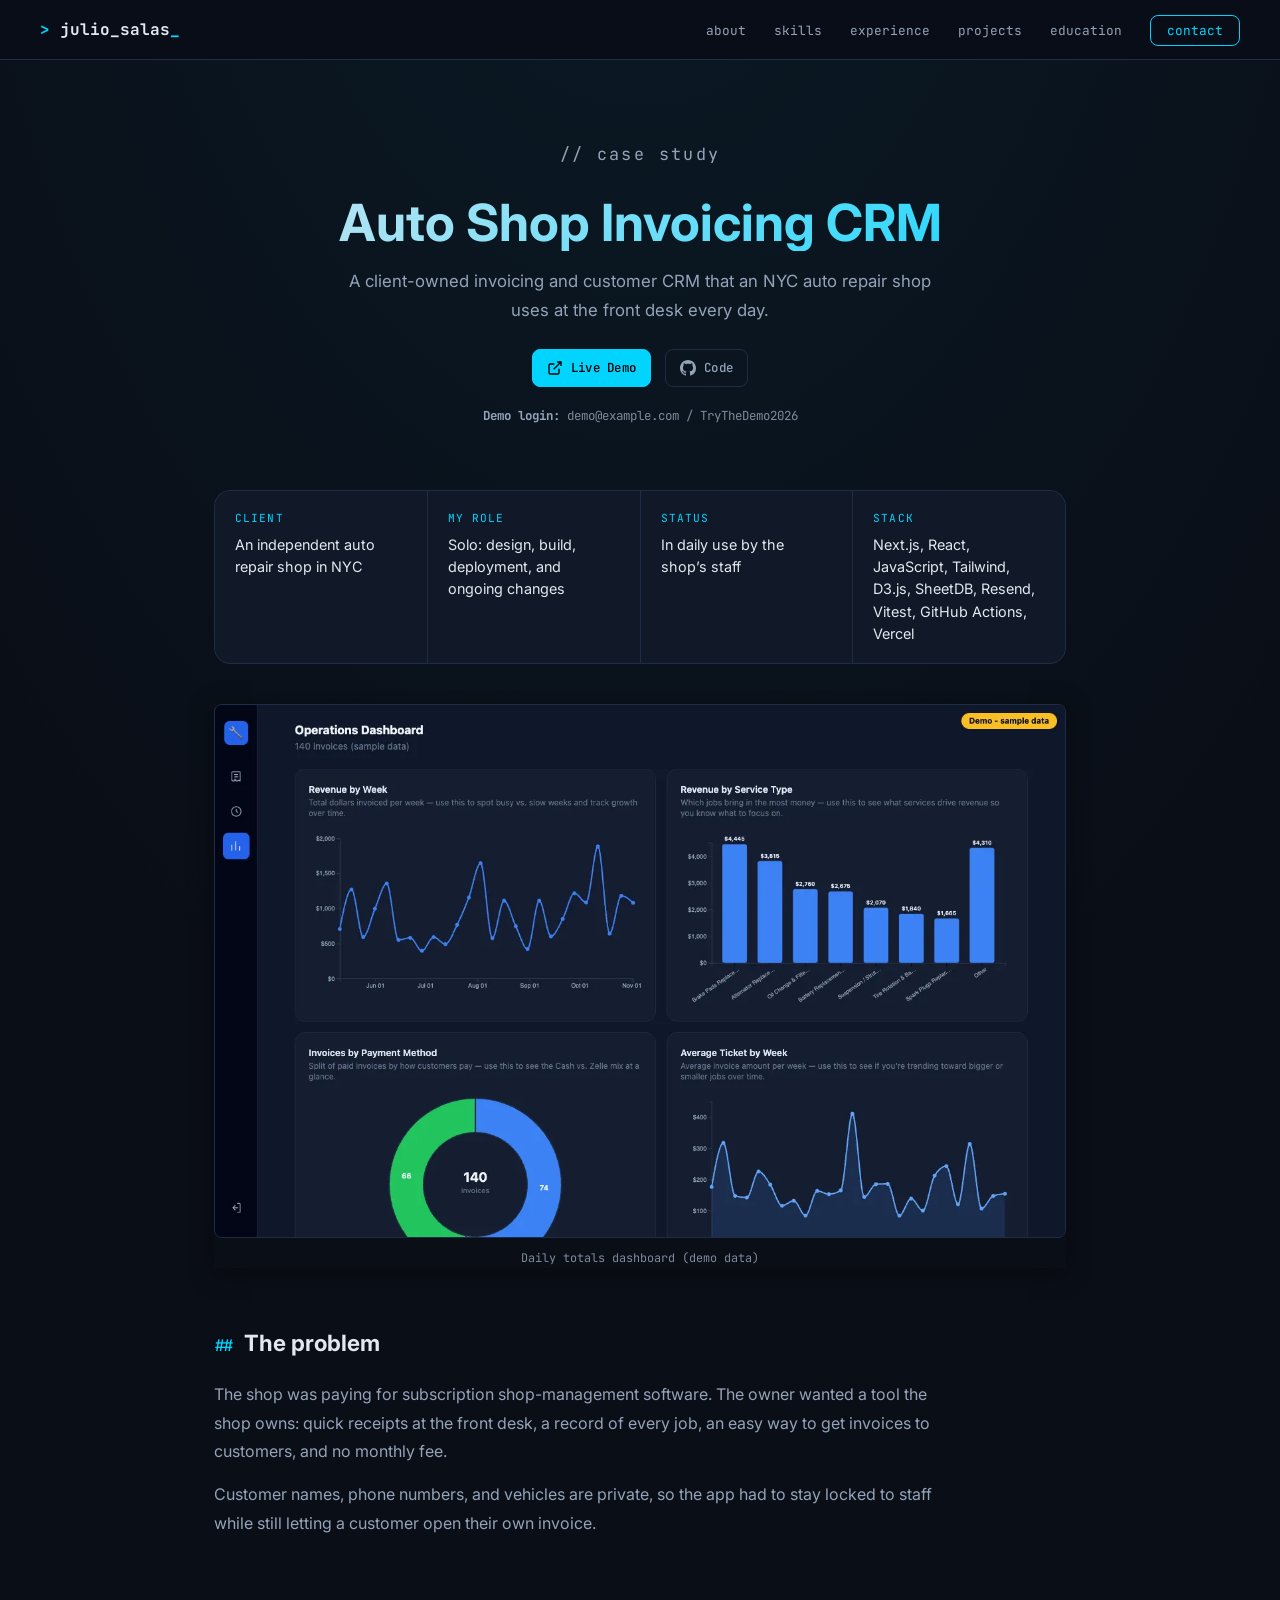
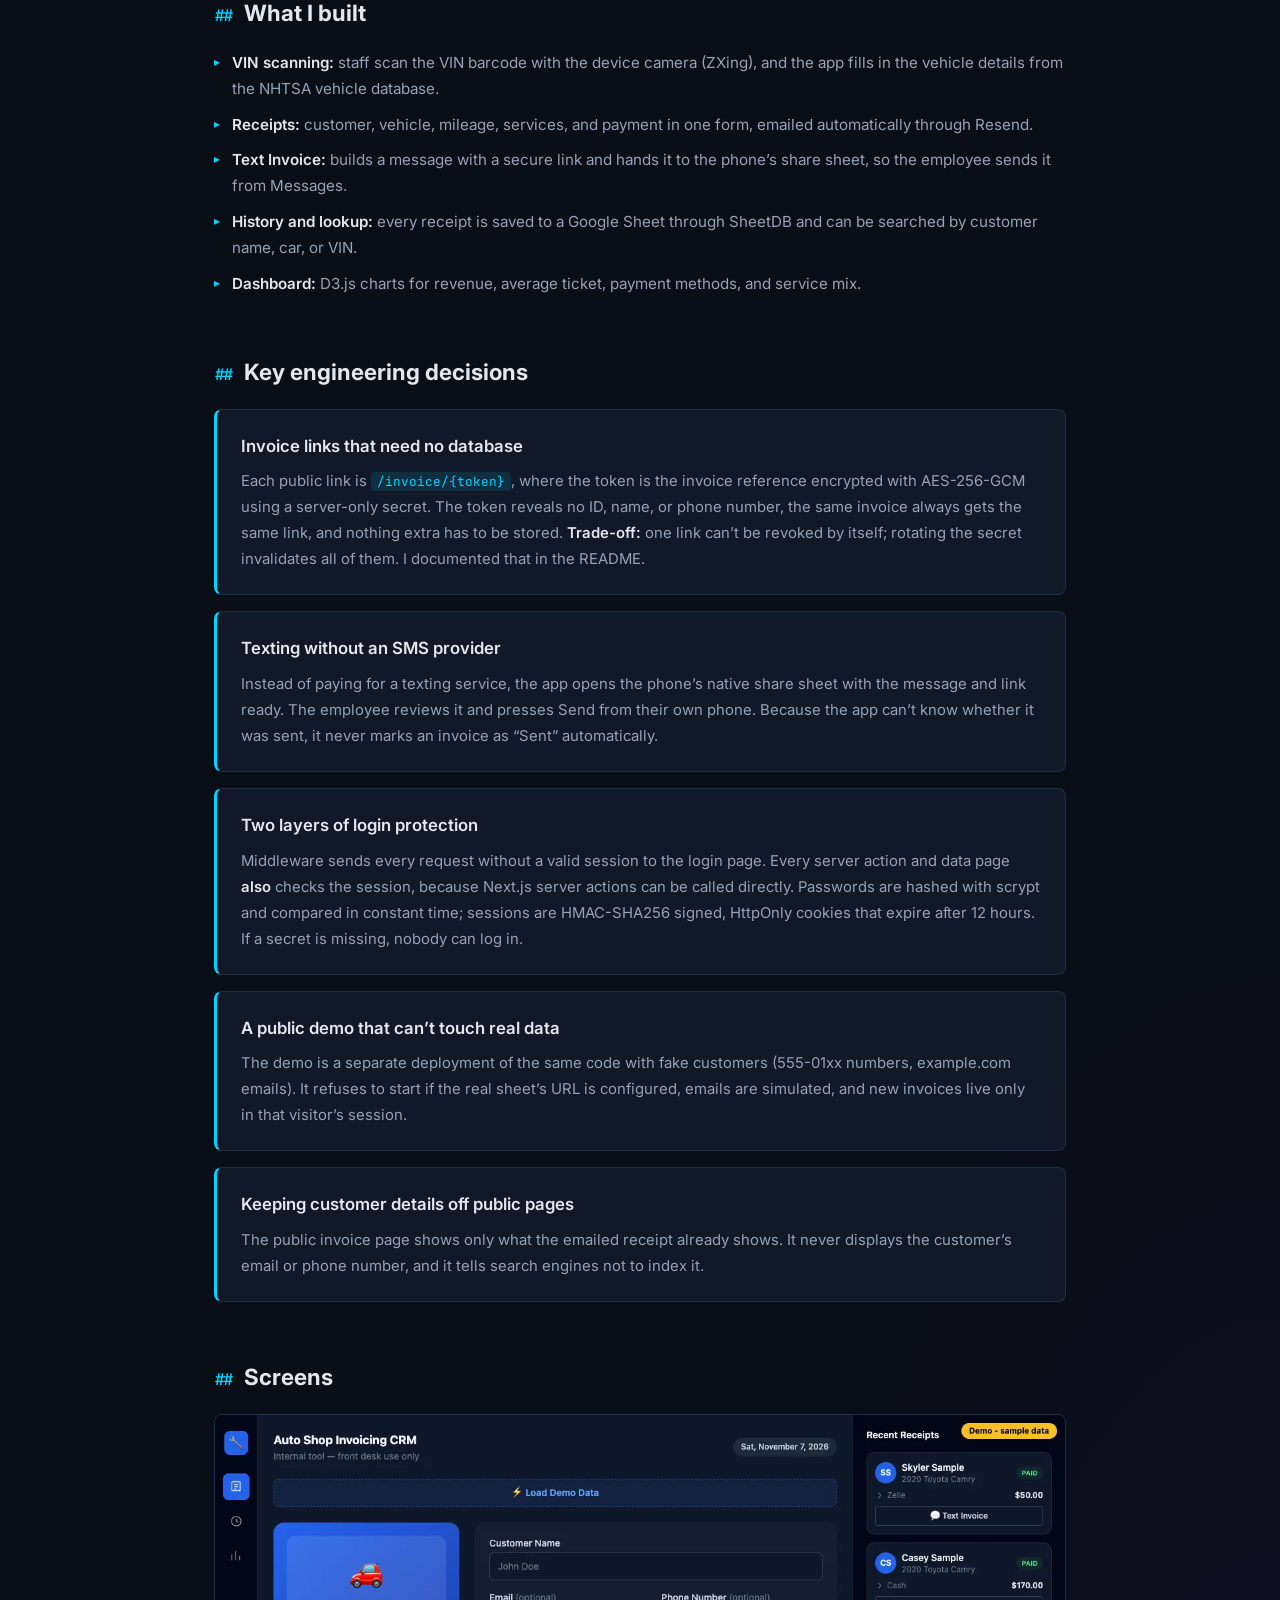
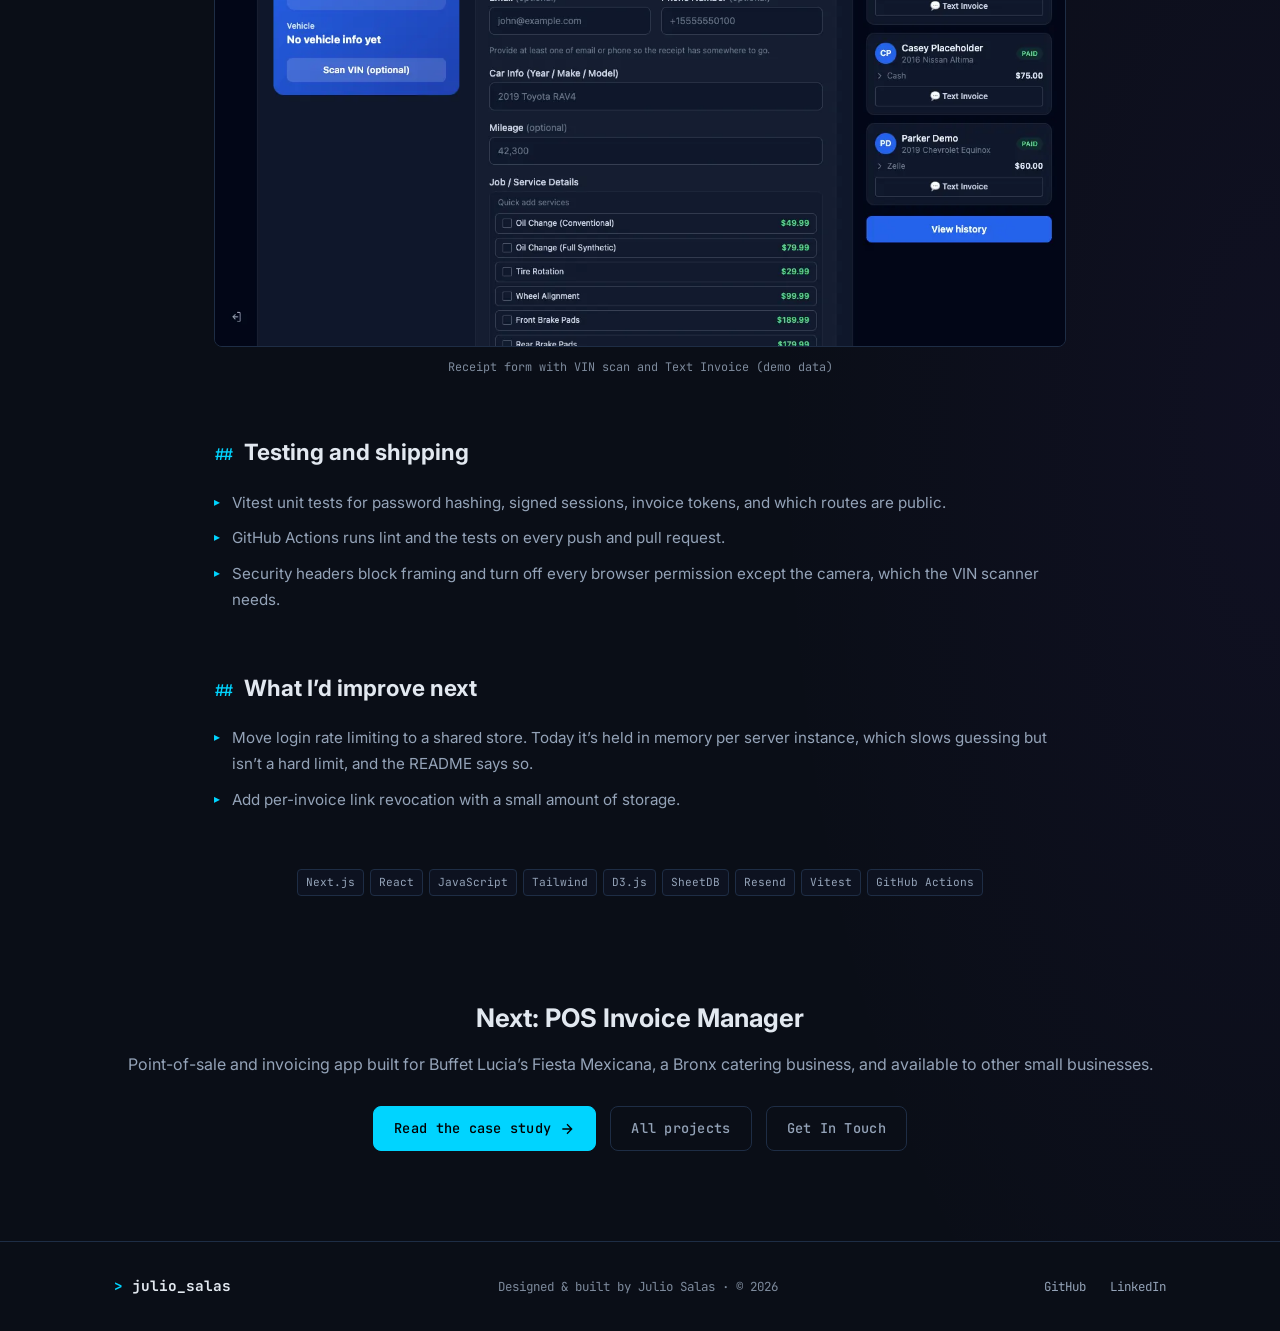
==== commit 8e29b2f8: "Name Buffet Lucia's Fiesta Mexicana as the POS client and offer the POS to other businesses Co-Autho" ====
--- a/case-study-crm.html
+++ b/case-study-crm.html
@@ -142,7 +142,7 @@
 
     <section class="page-cta" aria-labelledby="cta-title">
       <h2 id="cta-title">Next: POS Invoice Manager</h2>
-      <p>Point-of-sale and invoicing app for a real Bronx catering business.</p>
+      <p>Point-of-sale and invoicing app built for Buffet Lucia’s Fiesta Mexicana, a Bronx catering business, and available to other small businesses.</p>
       <div class="cta-btns">
         <a href="case-study-pos.html" class="btn btn-primary">Read the case study <svg viewBox="0 0 24 24" fill="none" stroke="currentColor" stroke-width="2" aria-hidden="true" focusable="false"><path d="M5 12h14M12 5l7 7-7 7"/></svg></a>
         <a href="projects.html" class="btn btn-outline">All projects</a>
--- a/style.css
+++ b/style.css
@@ -1087,3 +1087,10 @@
   .cs-shot-lead, .cs-section { margin-bottom: 40px; }
   .cs-decision { padding: 18px; }
 }
+.cs-offer {
+  background: var(--bg-card);
+  border: 1px solid var(--border-glow);
+  border-radius: var(--radius-lg);
+  padding: 26px 28px;
+}
+.cs-offer .btn { margin-top: 4px; }
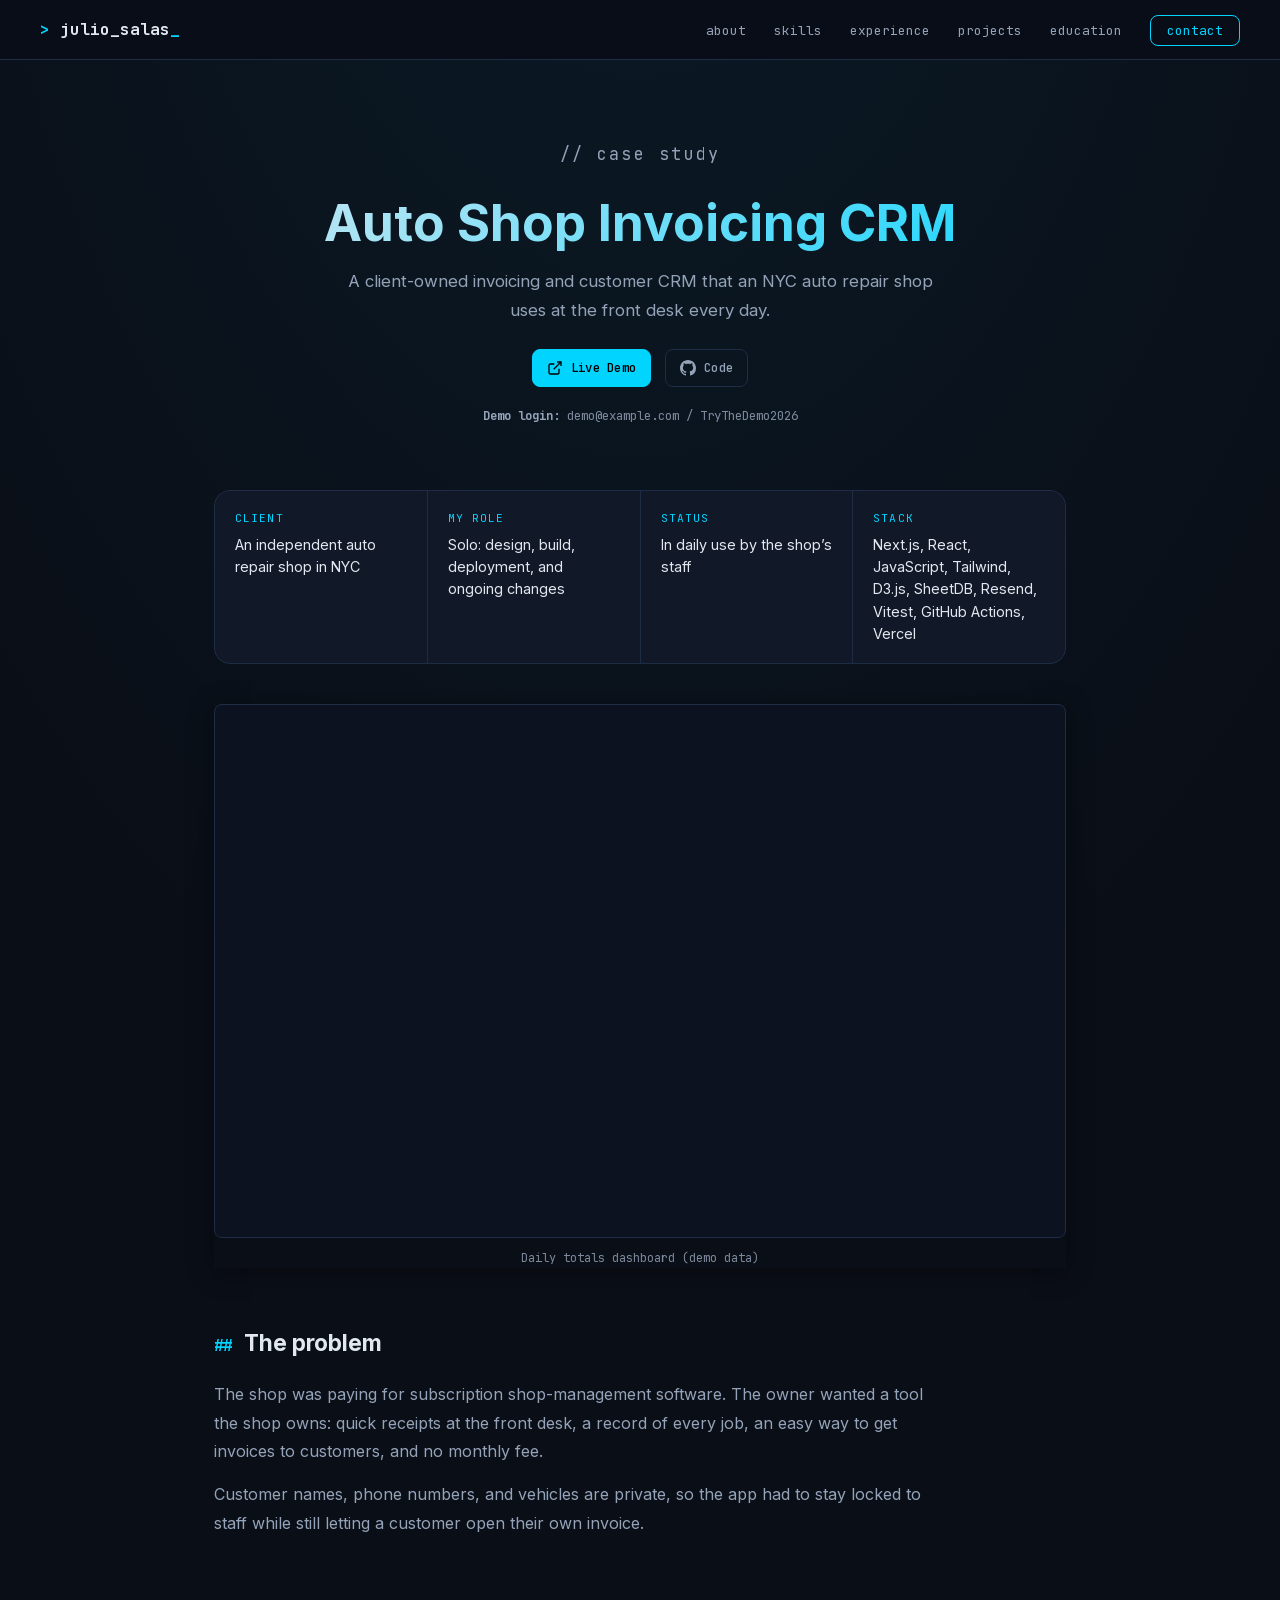
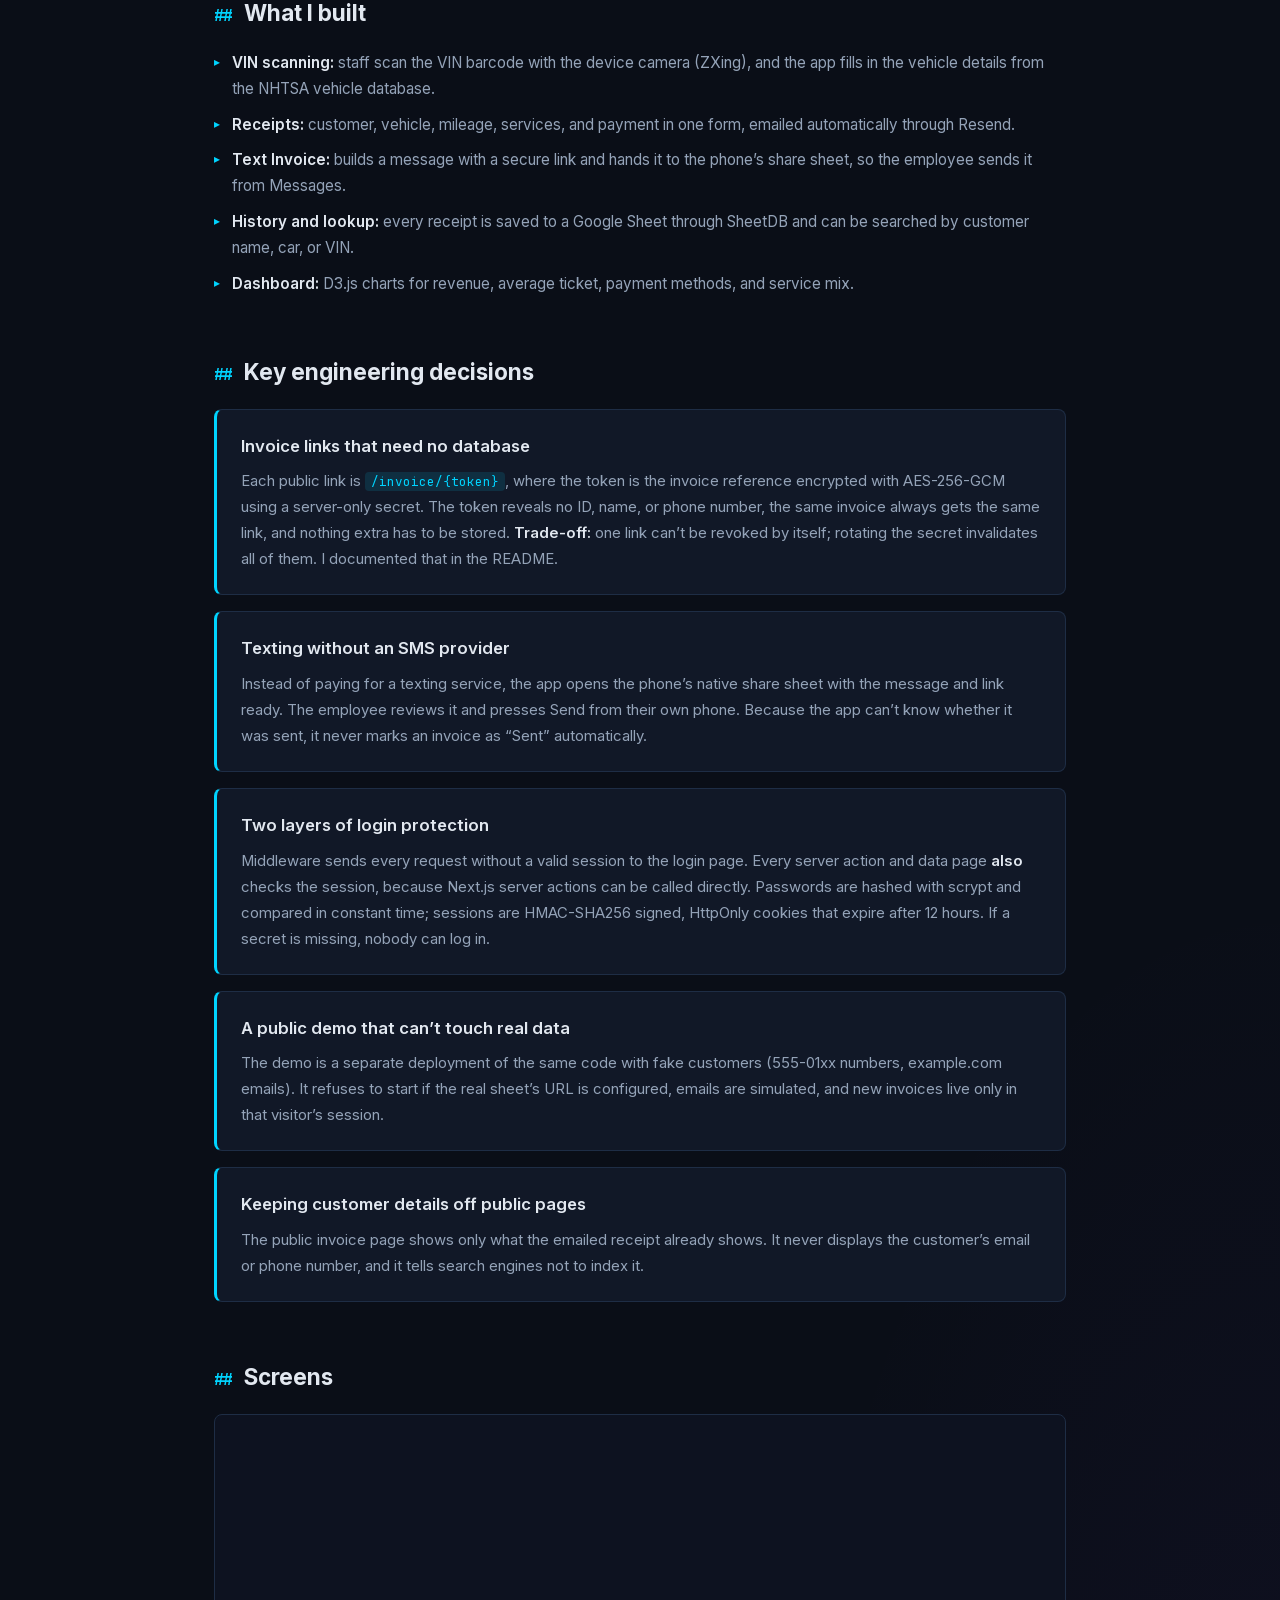
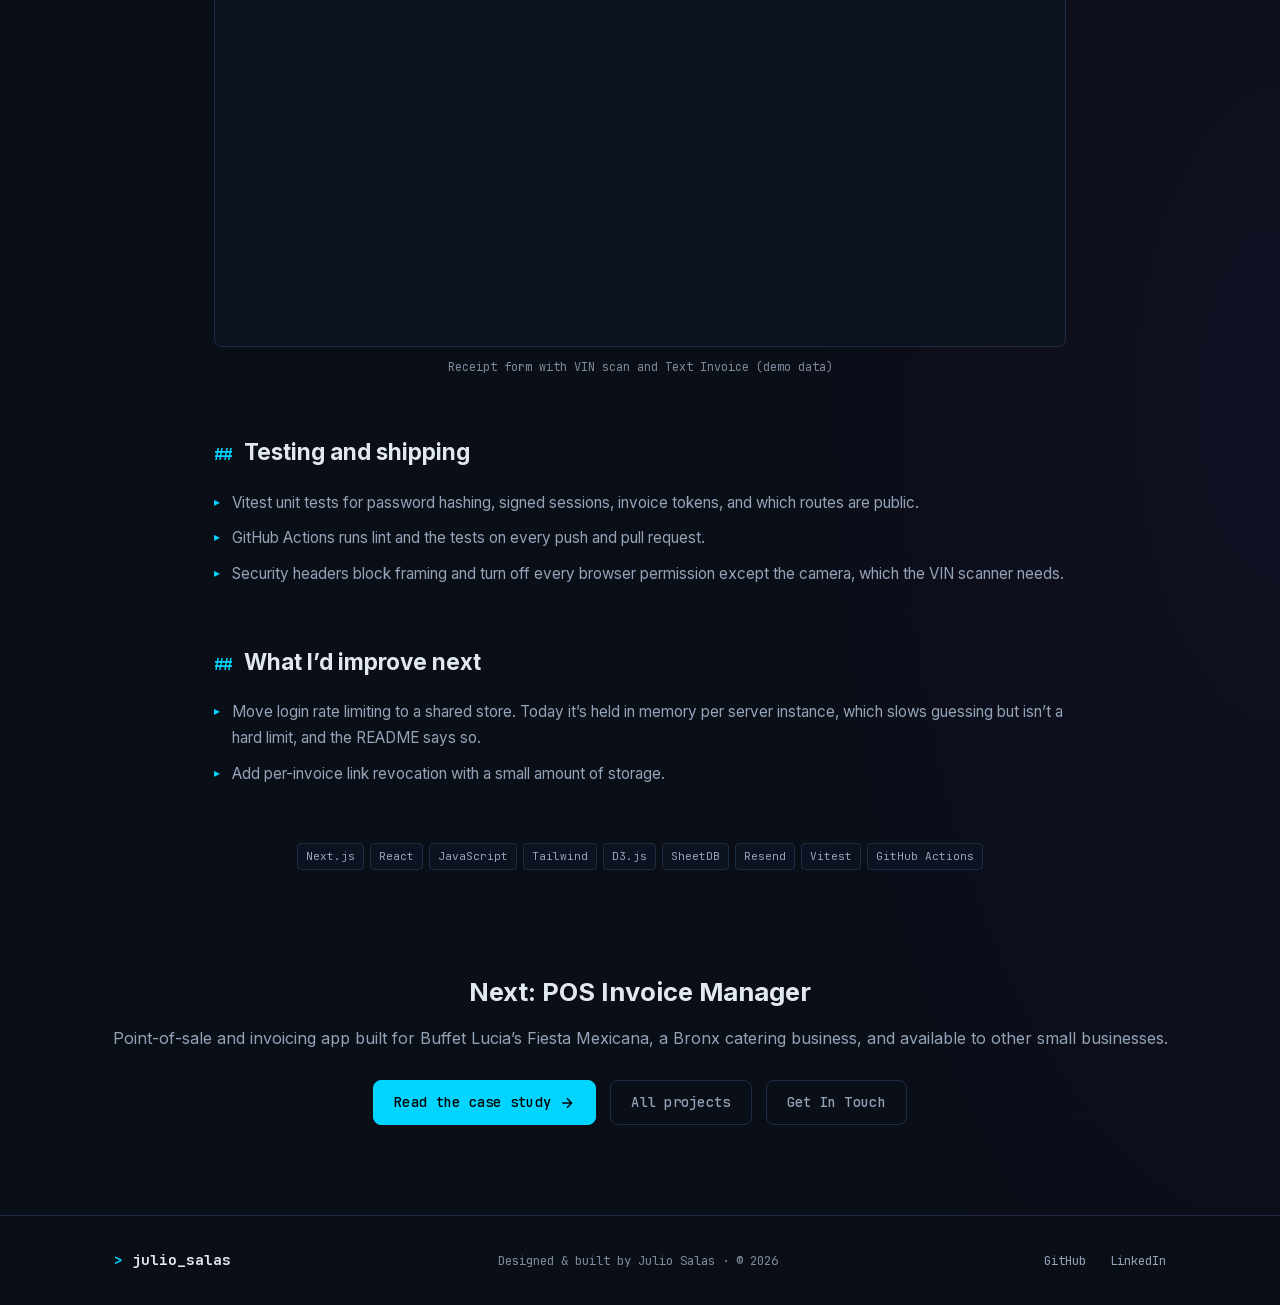
==== commit 5c788900: "Speed up mobile load and add Bronx/NYC web development SEO Performance (Lighthouse mobile: home 90 -" ====
--- a/case-study-crm.html
+++ b/case-study-crm.html
@@ -7,28 +7,26 @@
   <meta name="description" content="How Julio Salas built a client-owned Next.js invoicing and CRM app for an NYC auto repair shop: VIN scanning, encrypted invoice links, staff login, and a safe public demo." />
   <meta name="author" content="Julio Salas" />
   <meta name="theme-color" content="#0a0e17" />
-  <link rel="canonical" href="https://webdesign-multimedia.github.io/Julio-Salas-Portfolio/case-study-crm.html" />
+  <link rel="canonical" href="https://juliosalas.dev/case-study-crm.html" />
   <link rel="icon" href="data:image/svg+xml,%3Csvg%20xmlns%3D%22http%3A%2F%2Fwww.w3.org%2F2000%2Fsvg%22%20viewBox%3D%220%200%2064%2064%22%3E%3Crect%20width%3D%2264%22%20height%3D%2264%22%20rx%3D%2214%22%20fill%3D%22%230a0e17%22%2F%3E%3Ctext%20x%3D%2212%22%20y%3D%2245%22%20font-family%3D%22monospace%22%20font-size%3D%2238%22%20font-weight%3D%22700%22%20fill%3D%22%2300d4ff%22%3E%26gt%3B_%3C%2Ftext%3E%3C%2Fsvg%3E" />
 
   <meta property="og:type" content="website" />
   <meta property="og:site_name" content="Julio Salas — Portfolio" />
   <meta property="og:title" content="Case Study: Auto Shop Invoicing CRM | Julio Salas" />
   <meta property="og:description" content="How Julio Salas built a client-owned Next.js invoicing and CRM app for an NYC auto repair shop: VIN scanning, encrypted invoice links, staff login, and a safe public demo." />
-  <meta property="og:url" content="https://webdesign-multimedia.github.io/Julio-Salas-Portfolio/case-study-crm.html" />
-  <meta property="og:image" content="https://webdesign-multimedia.github.io/Julio-Salas-Portfolio/assets/og-image.jpg" />
+  <meta property="og:url" content="https://juliosalas.dev/case-study-crm.html" />
+  <meta property="og:image" content="https://juliosalas.dev/assets/og-image.jpg" />
   <meta property="og:image:width" content="1200" />
   <meta property="og:image:height" content="630" />
   <meta property="og:image:alt" content="Auto Shop Invoicing CRM dashboard built by Julio Salas" />
   <meta name="twitter:card" content="summary_large_image" />
   <meta name="twitter:title" content="Case Study: Auto Shop Invoicing CRM | Julio Salas" />
   <meta name="twitter:description" content="How Julio Salas built a client-owned Next.js invoicing and CRM app for an NYC auto repair shop: VIN scanning, encrypted invoice links, staff login, and a safe public demo." />
-  <meta name="twitter:image" content="https://webdesign-multimedia.github.io/Julio-Salas-Portfolio/assets/og-image.jpg" />
+  <meta name="twitter:image" content="https://juliosalas.dev/assets/og-image.jpg" />
 
-  <link rel="preconnect" href="https://fonts.googleapis.com" />
-  <link rel="preconnect" href="https://fonts.gstatic.com" crossorigin />
-  <link rel="preload" as="style" href="https://fonts.googleapis.com/css2?family=JetBrains+Mono:wght@400;500;700&amp;family=Inter:wght@400;500;600;700&amp;display=swap" />
-  <link rel="stylesheet" href="https://fonts.googleapis.com/css2?family=JetBrains+Mono:wght@400;500;700&amp;family=Inter:wght@400;500;600;700&amp;display=swap" media="print" onload="this.media='all'" />
-  <noscript><link rel="stylesheet" href="https://fonts.googleapis.com/css2?family=JetBrains+Mono:wght@400;500;700&amp;family=Inter:wght@400;500;600;700&amp;display=swap" /></noscript>
+  <link rel="preload" href="assets/fonts/inter-latin.woff2" as="font" type="font/woff2" crossorigin />
+  <link rel="preload" href="assets/fonts/jetbrains-mono-latin.woff2" as="font" type="font/woff2" crossorigin />
+  <script>document.documentElement.classList.add("js")</script>
   <link rel="stylesheet" href="style.css" />
 </head>
 <body>
@@ -78,7 +76,7 @@
         </dl>
 
         <figure class="cs-shot cs-shot-lead">
-          <img src="assets/screenshots/crm-dashboard-desktop.webp" width="1280" height="800" alt="Dashboard with D3.js charts of weekly revenue and revenue by service type, on sample data" fetchpriority="high" decoding="async" />
+          <img src="assets/screenshots/crm-dashboard-desktop.webp" srcset="assets/screenshots/crm-dashboard-desktop-640w.webp 640w, assets/screenshots/crm-dashboard-desktop-960w.webp 960w, assets/screenshots/crm-dashboard-desktop.webp 1280w" sizes="(max-width: 940px) calc(100vw - 32px), 860px" width="1280" height="800" alt="Dashboard with D3.js charts of weekly revenue and revenue by service type, on sample data" fetchpriority="high" decoding="async" />
           <figcaption>Daily totals dashboard (demo data)</figcaption>
         </figure>
 
@@ -113,7 +111,7 @@
         <section class="cs-section" aria-labelledby="cs-shots">
           <h2 class="cs-h2" id="cs-shots">Screens</h2>
           <div class="cs-gallery">
-            <figure class="cs-shot"><img src="assets/screenshots/crm-invoice-desktop.webp" width="1280" height="800" alt="Receipt form with a Scan VIN button, quick-add services with prices, and a Recent Receipts panel with Text Invoice buttons, on sample data" loading="lazy" decoding="async" /><figcaption>Receipt form with VIN scan and Text Invoice (demo data)</figcaption></figure>
+            <figure class="cs-shot"><img src="assets/screenshots/crm-invoice-desktop.webp" srcset="assets/screenshots/crm-invoice-desktop-640w.webp 640w, assets/screenshots/crm-invoice-desktop-960w.webp 960w, assets/screenshots/crm-invoice-desktop.webp 1280w" sizes="(max-width: 940px) calc(100vw - 32px), 860px" width="1280" height="800" alt="Receipt form with a Scan VIN button, quick-add services with prices, and a Recent Receipts panel with Text Invoice buttons, on sample data" loading="lazy" decoding="async" /><figcaption>Receipt form with VIN scan and Text Invoice (demo data)</figcaption></figure>
           </div>
         </section>
 
--- a/style.css
+++ b/style.css
@@ -1,3 +1,23 @@
+/* ===========================
+   FONTS (self-hosted latin subsets, variable weights — no third-party requests)
+   =========================== */
+@font-face {
+  font-family: 'Inter';
+  font-style: normal;
+  font-weight: 400 700;
+  font-display: swap;
+  src: url('assets/fonts/inter-latin.woff2') format('woff2');
+  unicode-range: U+0000-00FF, U+0131, U+0152-0153, U+02BB-02BC, U+02C6, U+02DA, U+02DC, U+0304, U+0308, U+0329, U+2000-206F, U+20AC, U+2122, U+2191, U+2193, U+2212, U+2215, U+FEFF, U+FFFD;
+}
+@font-face {
+  font-family: 'JetBrains Mono';
+  font-style: normal;
+  font-weight: 400 700;
+  font-display: swap;
+  src: url('assets/fonts/jetbrains-mono-latin.woff2') format('woff2');
+  unicode-range: U+0000-00FF, U+0131, U+0152-0153, U+02BB-02BC, U+02C6, U+02DA, U+02DC, U+0304, U+0308, U+0329, U+2000-206F, U+20AC, U+2122, U+2191, U+2193, U+2212, U+2215, U+FEFF, U+FFFD;
+}
+
 /* ===========================
    ROOT / TOKENS
    =========================== */
@@ -1094,3 +1114,13 @@
   padding: 26px 28px;
 }
 .cs-offer .btn { margin-top: 4px; }
+
+/* ===========================
+   SERVICES (homepage)
+   =========================== */
+.service-card p { color: var(--text-secondary); font-size: 0.95rem; line-height: 1.65; }
+.service-area { margin-top: 28px; color: var(--text-secondary); }
+.service-area strong { color: var(--text-primary); }
+.service-area a { color: var(--accent); text-decoration: underline; text-underline-offset: 3px; }
+.service-area a[href^="tel:"] { white-space: nowrap; }
+@media (min-width: 700px) { .services-grid { grid-template-columns: repeat(2, minmax(0, 1fr)); } }
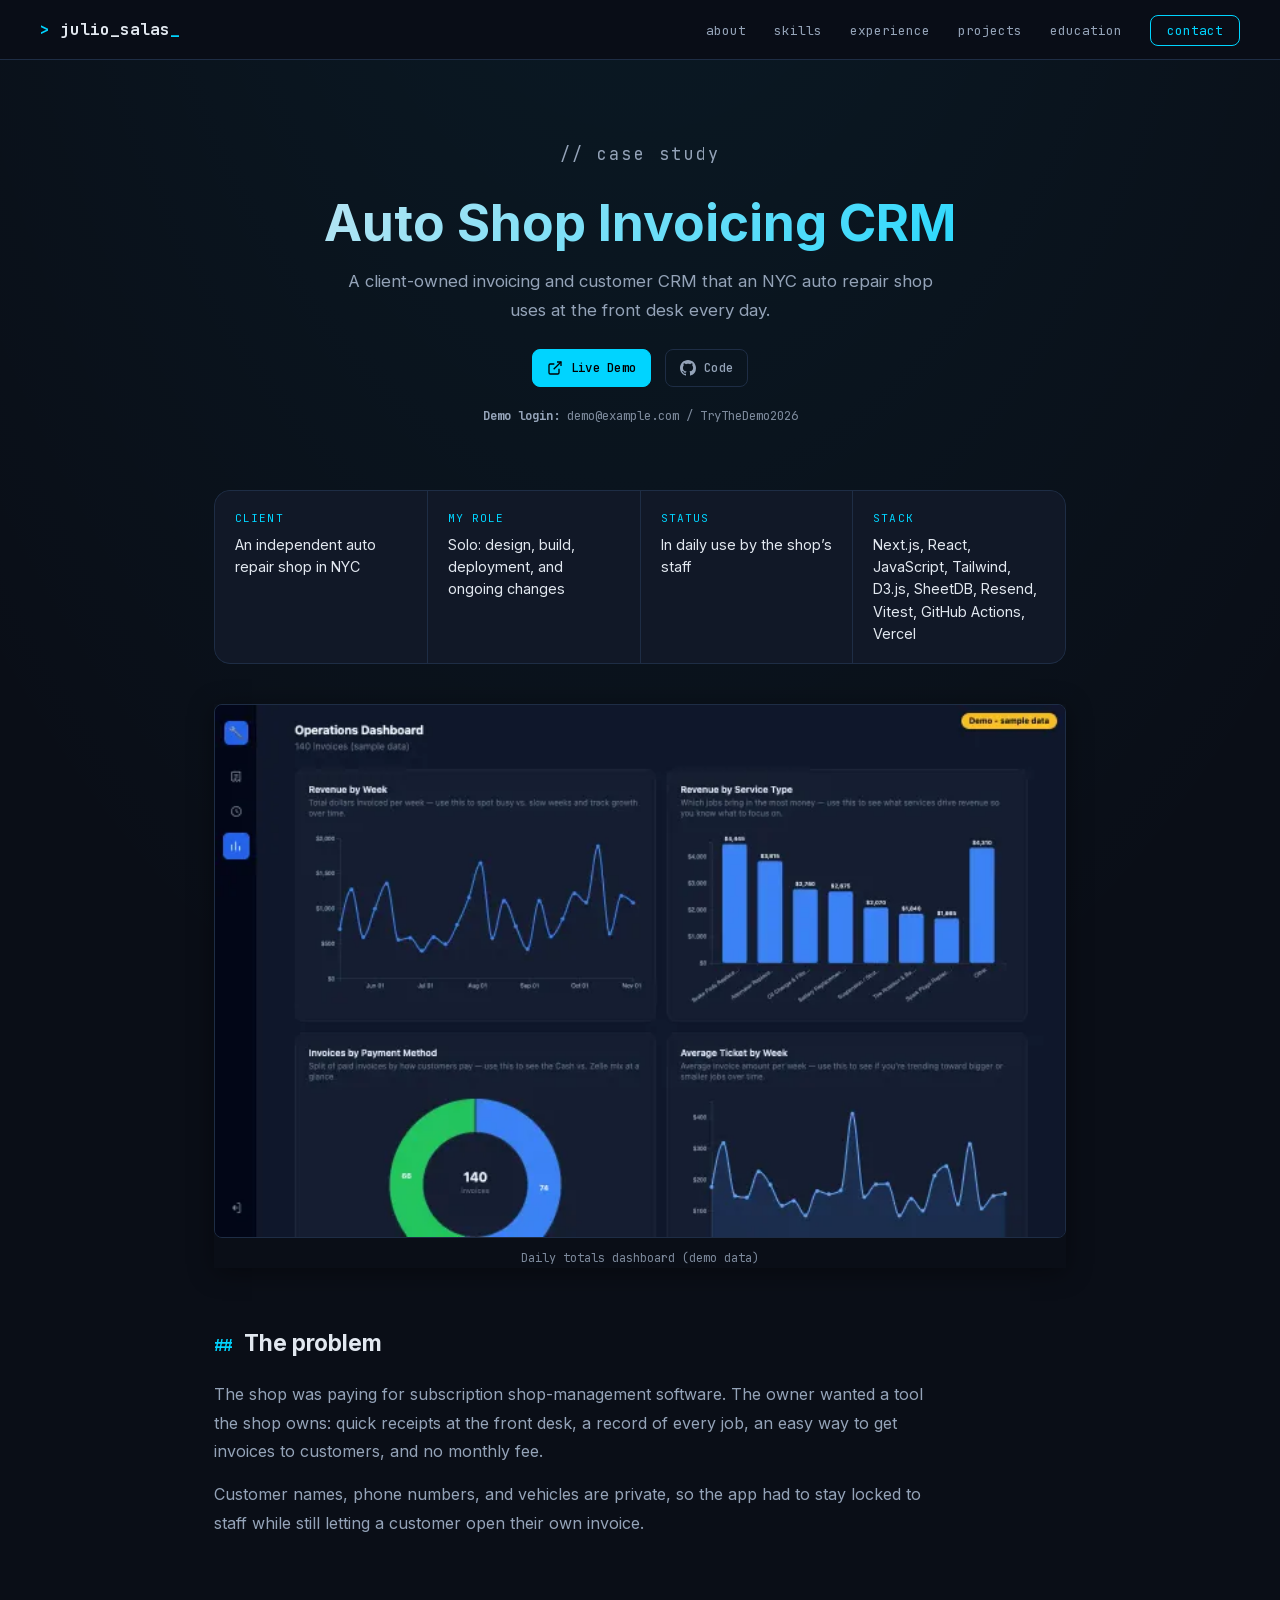
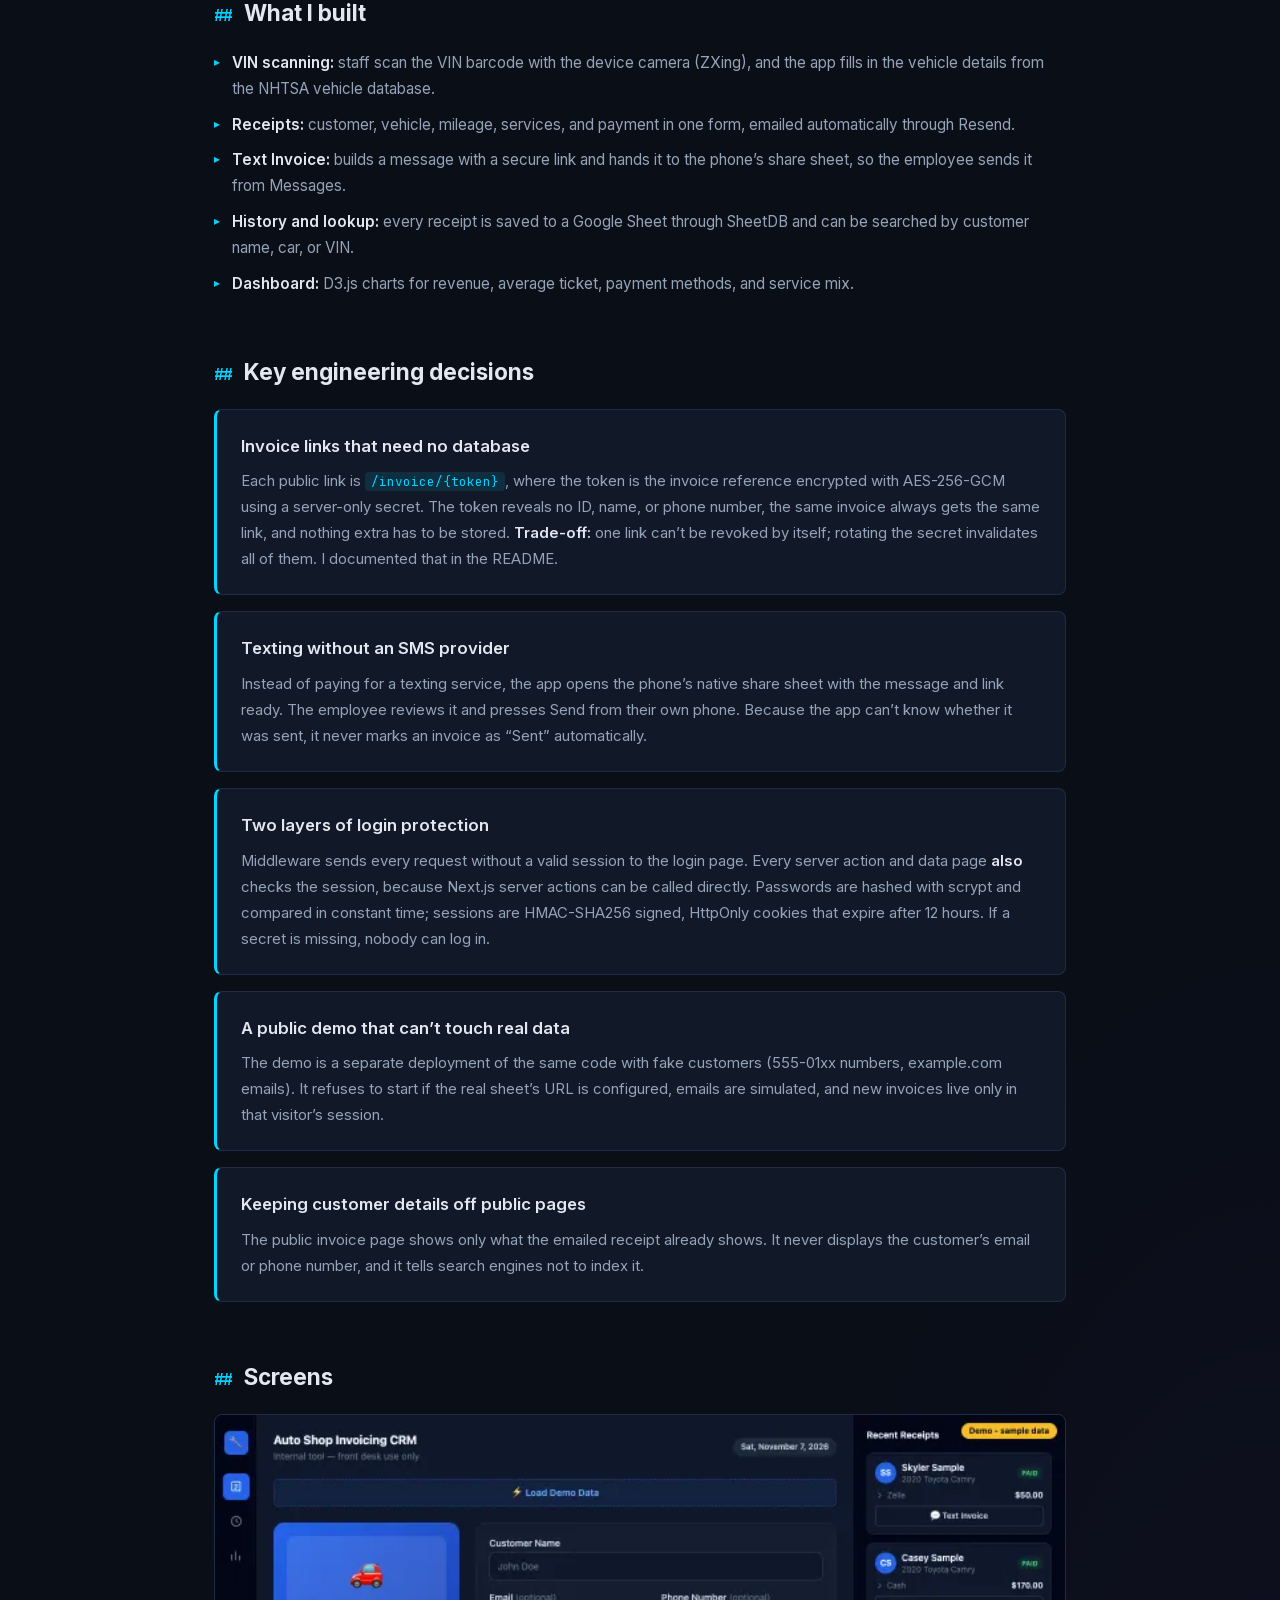
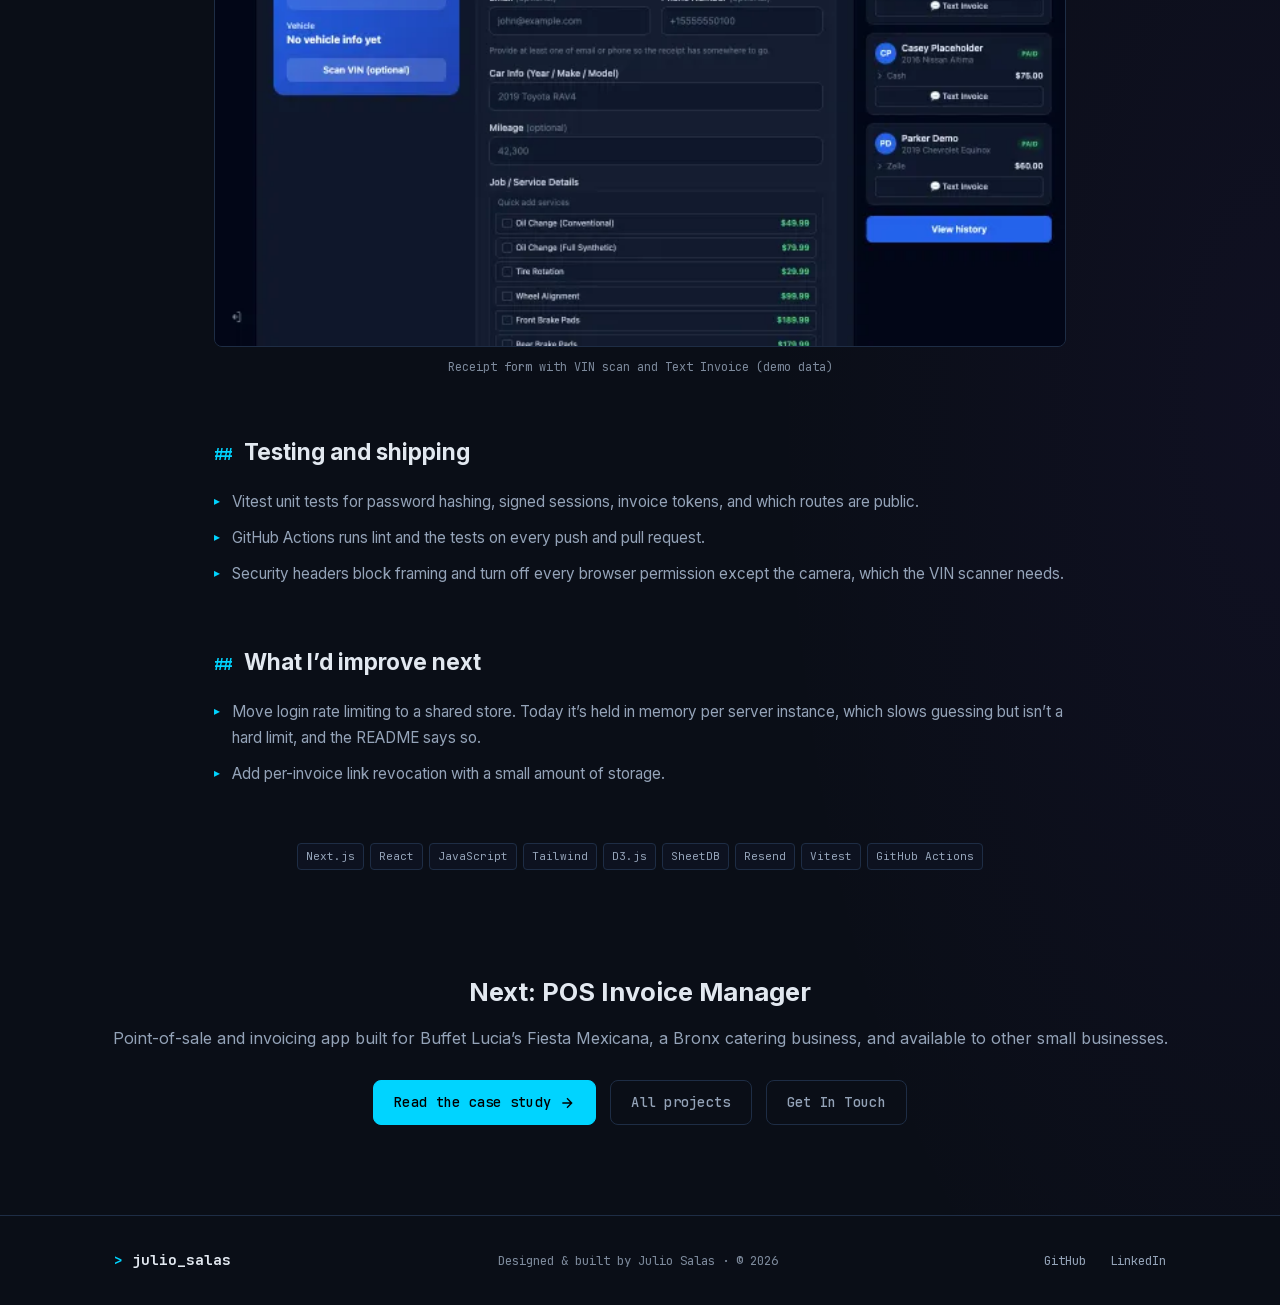
==== commit aec4bdc8: "Use clean URLs: no .html or #section in the address bar - Internal links point to /projects, /case-s" ====
--- a/case-study-crm.html
+++ b/case-study-crm.html
@@ -7,14 +7,14 @@
   <meta name="description" content="How Julio Salas built a client-owned Next.js invoicing and CRM app for an NYC auto repair shop: VIN scanning, encrypted invoice links, staff login, and a safe public demo." />
   <meta name="author" content="Julio Salas" />
   <meta name="theme-color" content="#0a0e17" />
-  <link rel="canonical" href="https://juliosalas.dev/case-study-crm.html" />
+  <link rel="canonical" href="https://juliosalas.dev/case-study-crm" />
   <link rel="icon" href="data:image/svg+xml,%3Csvg%20xmlns%3D%22http%3A%2F%2Fwww.w3.org%2F2000%2Fsvg%22%20viewBox%3D%220%200%2064%2064%22%3E%3Crect%20width%3D%2264%22%20height%3D%2264%22%20rx%3D%2214%22%20fill%3D%22%230a0e17%22%2F%3E%3Ctext%20x%3D%2212%22%20y%3D%2245%22%20font-family%3D%22monospace%22%20font-size%3D%2238%22%20font-weight%3D%22700%22%20fill%3D%22%2300d4ff%22%3E%26gt%3B_%3C%2Ftext%3E%3C%2Fsvg%3E" />
 
   <meta property="og:type" content="website" />
   <meta property="og:site_name" content="Julio Salas — Portfolio" />
   <meta property="og:title" content="Case Study: Auto Shop Invoicing CRM | Julio Salas" />
   <meta property="og:description" content="How Julio Salas built a client-owned Next.js invoicing and CRM app for an NYC auto repair shop: VIN scanning, encrypted invoice links, staff login, and a safe public demo." />
-  <meta property="og:url" content="https://juliosalas.dev/case-study-crm.html" />
+  <meta property="og:url" content="https://juliosalas.dev/case-study-crm" />
   <meta property="og:image" content="https://juliosalas.dev/assets/og-image.jpg" />
   <meta property="og:image:width" content="1200" />
   <meta property="og:image:height" content="630" />
@@ -35,19 +35,19 @@
 
   <header>
     <nav id="navbar" aria-label="Main" class="scrolled scrolled-fixed">
-      <a href="index.html" class="nav-logo" aria-label="Julio Salas, home">
+      <a href="/" class="nav-logo" aria-label="Julio Salas, home">
         <span class="prompt-char" aria-hidden="true">&gt;</span> julio_salas<span class="cursor-blink" aria-hidden="true">_</span>
       </a>
       <button class="burger" id="burger" aria-label="Open menu" aria-expanded="false" aria-controls="nav-links">
         <span></span><span></span><span></span>
       </button>
       <ul class="nav-links" id="nav-links">
-        <li><a href="index.html#about">about</a></li>
-        <li><a href="index.html#skills">skills</a></li>
-        <li><a href="index.html#experience">experience</a></li>
-        <li><a href="projects.html">projects</a></li>
-        <li><a href="index.html#education">education</a></li>
-        <li><a href="index.html#contact" class="nav-cta">contact</a></li>
+        <li><a href="/#about">about</a></li>
+        <li><a href="/#skills">skills</a></li>
+        <li><a href="/#experience">experience</a></li>
+        <li><a href="projects">projects</a></li>
+        <li><a href="/#education">education</a></li>
+        <li><a href="/#contact" class="nav-cta">contact</a></li>
       </ul>
     </nav>
   </header>
@@ -142,9 +142,9 @@
       <h2 id="cta-title">Next: POS Invoice Manager</h2>
       <p>Point-of-sale and invoicing app built for Buffet Lucia’s Fiesta Mexicana, a Bronx catering business, and available to other small businesses.</p>
       <div class="cta-btns">
-        <a href="case-study-pos.html" class="btn btn-primary">Read the case study <svg viewBox="0 0 24 24" fill="none" stroke="currentColor" stroke-width="2" aria-hidden="true" focusable="false"><path d="M5 12h14M12 5l7 7-7 7"/></svg></a>
-        <a href="projects.html" class="btn btn-outline">All projects</a>
-        <a href="index.html#contact" class="btn btn-outline">Get In Touch</a>
+        <a href="case-study-pos" class="btn btn-primary">Read the case study <svg viewBox="0 0 24 24" fill="none" stroke="currentColor" stroke-width="2" aria-hidden="true" focusable="false"><path d="M5 12h14M12 5l7 7-7 7"/></svg></a>
+        <a href="projects" class="btn btn-outline">All projects</a>
+        <a href="/#contact" class="btn btn-outline">Get In Touch</a>
       </div>
     </section>
   </main>
--- a/style.css
+++ b/style.css
@@ -1124,3 +1124,4 @@
 .service-area a { color: var(--accent); text-decoration: underline; text-underline-offset: 3px; }
 .service-area a[href^="tel:"] { white-space: nowrap; }
 @media (min-width: 700px) { .services-grid { grid-template-columns: repeat(2, minmax(0, 1fr)); } }
+.site-card img.site-logo { object-fit: contain; object-position: center; padding: 18px; }
